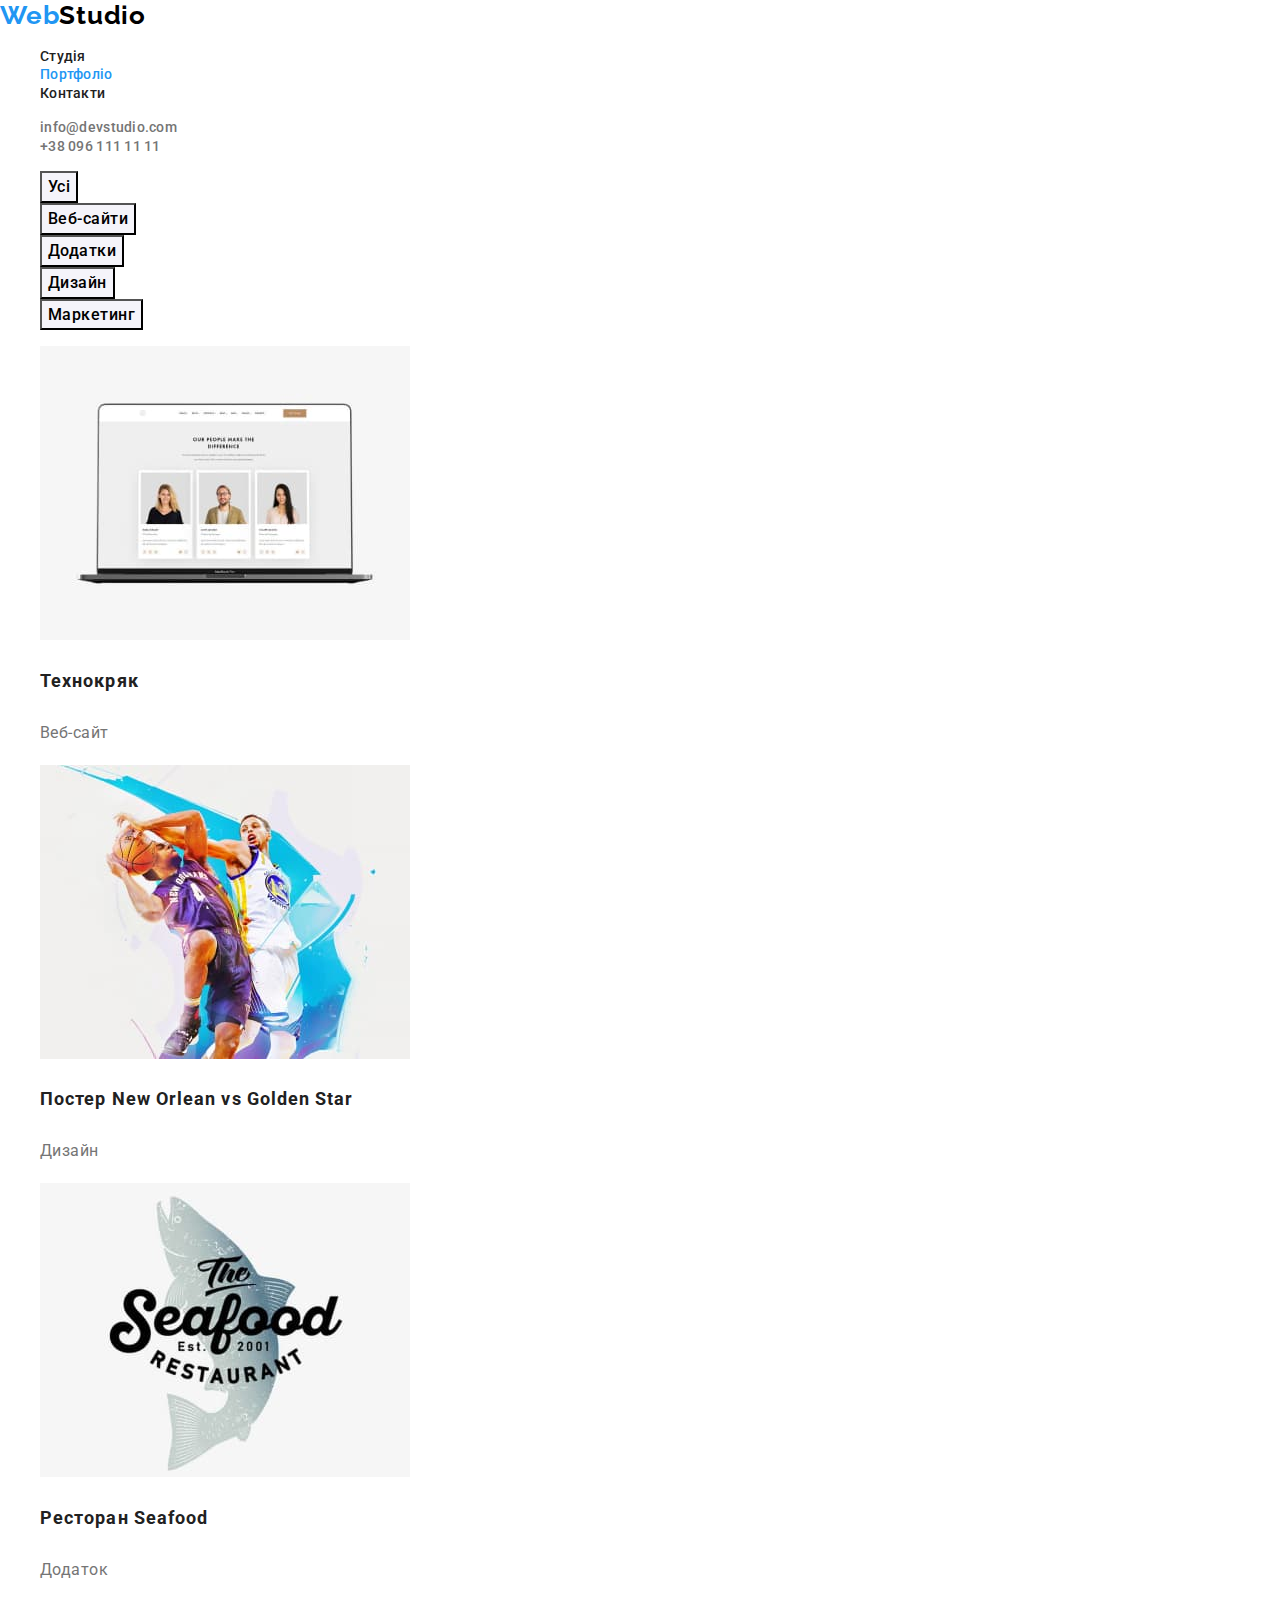
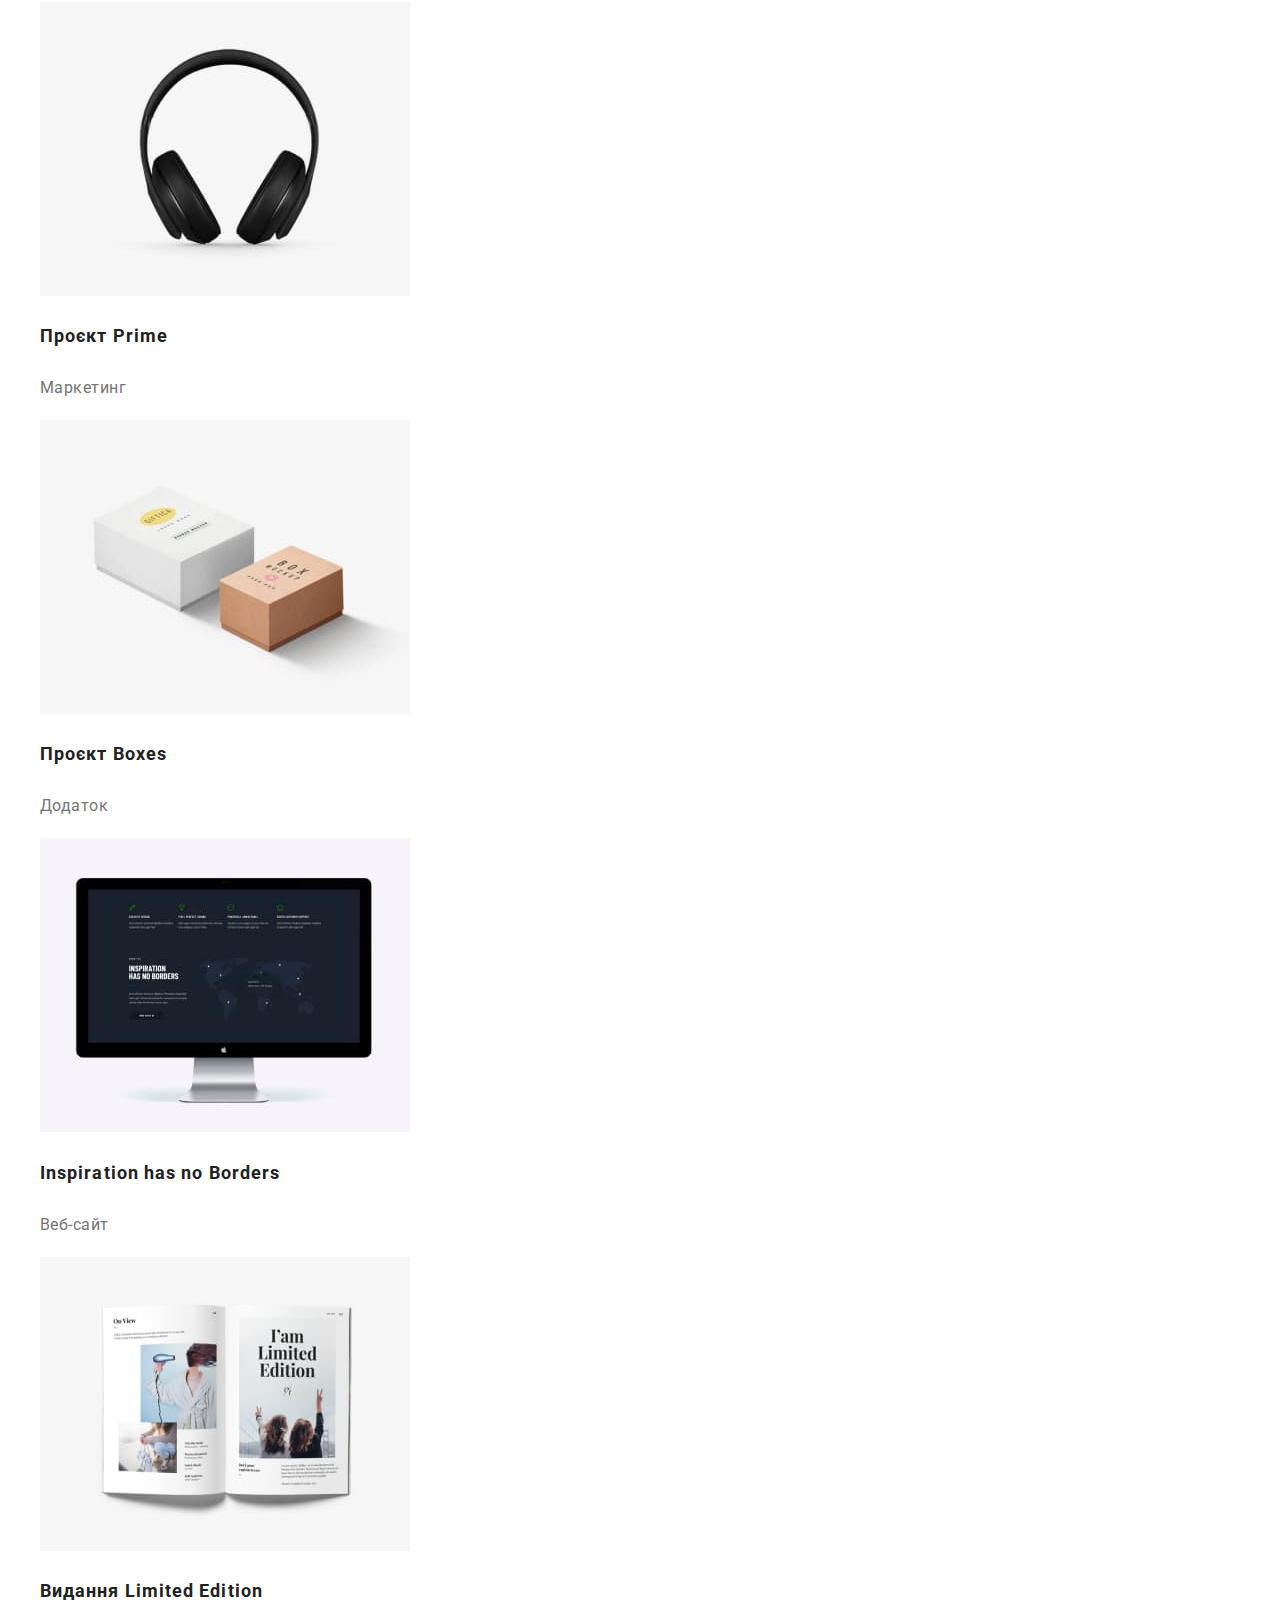
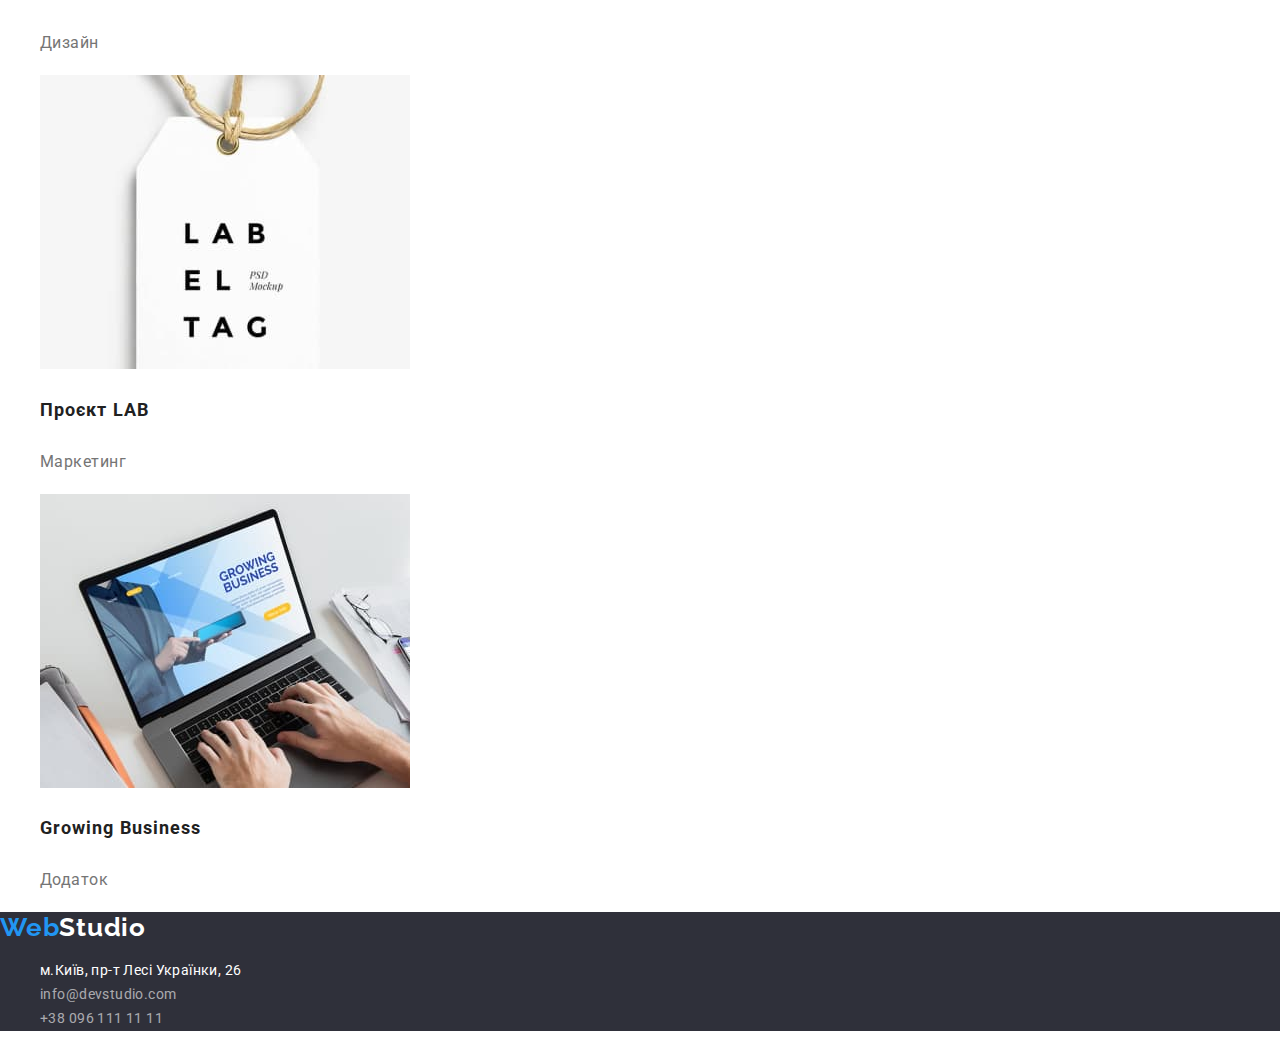
==== portfolio.html @ 5a25e3f9 "Копіювання сторінок" ====
<!DOCTYPE html>
<html lang="uk">
  <head>
    <meta charset="UTF-8" />
    <meta http-equiv="X-UA-Compatible" content="IE=edge" />
    <meta name="viewport" content="width=device-width, initial-scale=1.0" />
    <title>Portfolio</title>
    <link rel="preconnect" href="https://fonts.googleapis.com" />
    <link rel="preconnect" href="https://fonts.gstatic.com" crossorigin />
    <link
      href="https://fonts.googleapis.com/css2?family=Raleway:wght@700&family=Roboto:wght@400;500;700;900&display=swap"
      rel="stylesheet"
    />
    <link
      rel="stylesheet"
      href="https://cdnjs.cloudflare.com/ajax/libs/modern-normalize/1.1.0/modern-normalize.min.css"
    />
    <link rel="stylesheet" href="./css/styles.css" />
  </head>
  <body>
    <header class="page-header">
      <a class="logo emphasis" href="./index.html"
        ><span class="web">Web</span>Studio</a
      >
      <nav>
        <ul class="site-nav list">
          <li>
            <a class="link emphasis" href="./index.html">Студія</a>
          </li>
          <li>
            <a class="link emphasis current" href="./portfolio.html"
              >Портфоліо</a
            >
          </li>
          <li>
            <a class="link emphasis" href="#">Контакти</a>
          </li>
        </ul>
      </nav>
      <address>
        <ul class="list">
          <li>
            <a class="add emphasis" href="mailto:info@devstudio.com"
              >info@devstudio.com</a
            >
          </li>
          <li>
            <a class="add emphasis" href="tel:+380961111111"
              >+38 096 111 11 11</a
            >
          </li>
        </ul>
      </address>
    </header>
    <main>
      <section class="section">
        <h1 class="visually-hidden">Наші послуги</h1>
        <ul class="services list">
          <li><button type="button" class="btn">Усі</button></li>
          <li><button type="button" class="btn">Веб-сайти</button></li>
          <li><button type="button" class="btn">Додатки</button></li>
          <li><button type="button" class="btn">Дизайн</button></li>
          <li><button type="button" class="btn">Маркетинг</button></li>
        </ul>
        <ul class="models list">
          <li>
            <a href="#">
              <img
                src="./images/inform.jpg"
                alt="Інформація про людей"
                width="370"
              />
            </a>
            <h3 class="title">Технокряк</h3>
            <p class="text">Веб-сайт</p>
          </li>
          <li>
            <a href="#">
              <img
                src="./images/basketball.jpg"
                alt="Постер Новий New Orlean vs
              Golden Star"
                width="370"
              />
            </a>
            <h3 class="title">Постер New Orlean vs Golden Star</h3>
            <p class="text">Дизайн</p>
          </li>
          <li>
            <a href="#">
              <img
                src="./images/seafood.jpg"
                alt="Логотип ресторану Seafood"
                width="370"
              />
            </a>
            <h3 class="title">Ресторан Seafood</h3>
            <p class="text">Додаток</p>
          </li>
          <li>
            <a href="#">
              <img src="./images/headphones.jpg" alt="Навушники" width="370" />
            </a>
            <h3 class="title">Проєкт Prime</h3>
            <p class="text">Маркетинг</p>
          </li>
          <li>
            <a href="#">
              <img src="./images/box.jpg" alt="Картонні коробки" width="370" />
            </a>
            <h3 class="title">Проєкт Boxes</h3>
            <p class="text">Додаток</p>
          </li>
          <li>
            <a href="#">
              <img
                src="./images/screen.jpg"
                alt="Монітор компютера"
                width="370"
              />
            </a>
            <h3 class="title">Inspiration has no Borders</h3>
            <p class="text">Веб-сайт</p>
          </li>
          <li>
            <a href="#">
              <img src="./images/book.jpg" alt="Книжка" width="370" />
            </a>
            <h3 class="title">Видання Limited Edition</h3>
            <p class="text">Дизайн</p>
          </li>
          <li>
            <a href="#">
              <img src="./images/lab.jpg" alt="Бірка" width="370" />
            </a>
            <h3 class="title">Проєкт LAB</h3>
            <p class="text">Маркетинг</p>
          </li>
          <li>
            <a href="#">
              <img src="./images/laptop.jpg" alt="Ноутбук" width="370" />
            </a>
            <h3 class="title">Growing Business</h3>
            <p class="text">Додаток</p>
          </li>
        </ul>
      </section>
    </main>
    <footer class="info">
      <a class="logo emphasis" href="./index.html">
        <span class="f-web">Web</span><span class="f-studio">Studio</span></a
      >
      <address>
        <ul class="info list">
          <li>
            <a
              class="address emphasis"
              href="https://goo.gl/maps/CPtrU1FHBa2aNyZL9"
              target="_blank"
              rel="noopener noreferrer nofollow"
            >
              м.Київ, пр-т Лесі Українки, 26</a
            >
          </li>
          <li>
            <a class="contact emphasis" href="mailto:info@devstudio.com"
              >info@devstudio.com</a
            >
          </li>
          <li>
            <a class="contact emphasis" href="tel:+380961111111"
              >+38 096 111 11 11</a
            >
          </li>
        </ul>
      </address>
    </footer>
  </body>
</html>
---- css/styles.css ----
:root {
    --primary-text-color: #212121;
    --title-text-color: #000;
    --second-text-color: #757575;
    --accent-color: #2196f3;
    --second-bc: #2f303a;
    --white: #fff;
    --btn-bg-color: #f5f4fa;
    --btn-hero-color: #188ce8;
}

body {
    background-color: var(--white);
    color: var(--primary-text-color);
    font-family: Roboto, sans-serif;
}

.list {
    list-style: none;
}
.emphasis {
    text-decoration:none;
}

.visually-hidden {
    position: absolute;
      white-space: nowrap;
      width: 1px;
      height: 1px;
      overflow: hidden;
      border: 0;
      padding: 0;
      clip: rect(0 0 0 0);
      clip-path: inset(50%);
      margin: -1px;
  }

/* Header */

.web {
    color: var(--accent-color);
}

.logo {
    color: var(--title-text-color);
    font-family: Raleway, sans-serif;
    font-weight: 700;
    font-size: 26px;
    line-height: 1.19;
    letter-spacing: 0.03em;
}

.page-header .link {
    color: inherit;    
    font-weight: 500;
    font-size: 14px;
    line-height: 1.14;
    letter-spacing: 0.02em;
}

.page-header .link:hover,
.page-header .link:focus {
    color: var(--accent-color);
}

.site-nav .link.current {
    color: var(--accent-color);
}

.page-header .add {
    color: var(--second-text-color);
    font-style: normal;
    font-weight: 500;
    font-size: 14px;
    line-height: 1.14;
    letter-spacing: 0.02em;
    text-decoration: none;
}

.page-header .add:hover, 
.page-header .add:focus {
    color: var(--accent-color);
}

/* main */

.hero {
    background-color: var(--second-bc);
}
.hero-title {
    color: var(--white);
    font-weight: 900;
    font-size: 44px;
    line-height: 1.36;
    text-align: center;
    letter-spacing: 0.06em;
    text-transform: uppercase;
}

.hero .btn {
    background-color: var(--accent-color);
    color: var(--white);
    cursor: pointer;
    font-family: inherit;
    font-weight: 700;
    font-size: 16px;
    line-height: 1.88;
    display: flex;
    align-items: center;
    text-align: center;
    letter-spacing: 0.06em;
}

.hero .btn:hover,
.hero .btn:focus {
    background-color: var(--btn-hero-color);
}

.section-title {
    font-size: 36px;
    line-height: 1.17;
    text-align: center;
    letter-spacing: 0.03em;
}

.benefits .title {
    font-size: 14px;
    line-height: 1.14;
    letter-spacing: 0.03em;
    text-transform: uppercase;
}

.benefits .text {
    color: var(--second-text-color);
    font-size: 14px;
    line-height: 1.71;
    letter-spacing: 0.03em;
}

.bg-color {
    background-color: var(--btn-bg-color);
}

.team .title {
    font-weight: 500;
    font-size: 16px;
    line-height: 1.19;
    text-align: center;
    letter-spacing: 0.03em;
}

.team .text {
    color: var(--second-text-color);
    font-size: 16px;
    line-height: 1.88;
    text-align: center;
    letter-spacing: 0.03em;
}

.bg-text {
    background-color: var(--white);
}

/* footer */

.info {
    background-color: var(--second-bc);
}

.info .address {
    color: var(--white);
    font-style: normal;
    font-size: 14px;
    line-height: 1.71;
    letter-spacing: 0.03em;  
}

.info .contact {
    color: rgba(255, 255, 255, 0.6);
    font-style: normal;
    font-size: 14px;
    line-height: 1.71;
    letter-spacing: 0.03em;
}

.info .contact:hover,
.info .contact:focus {
    color: var(--accent-color);
}

.f-web{
    color: var(--accent-color);
}

.f-studio {
    color: var(--white);
}
/* portfolio */

.services .btn {
    background-color: var(--btn-bg-color);
    cursor: pointer;
    font-family: inherit;
    font-weight: 500;
    font-size: 16px;
    line-height: 1.62;
    text-align: center;
    letter-spacing: 0.03em;
}

.services .btn:hover, 
.services .btn:focus{
    background-color: var(--accent-color);
    color: var(--white);
}

.models .title {
    font-weight: 700;
    font-size: 18px;
    line-height: 2;
    letter-spacing: 0.06em;
}

.models .text {
    color: var(--second-text-color);
    font-size: 16px;
    line-height: 2;
    letter-spacing: 0.03em;
}
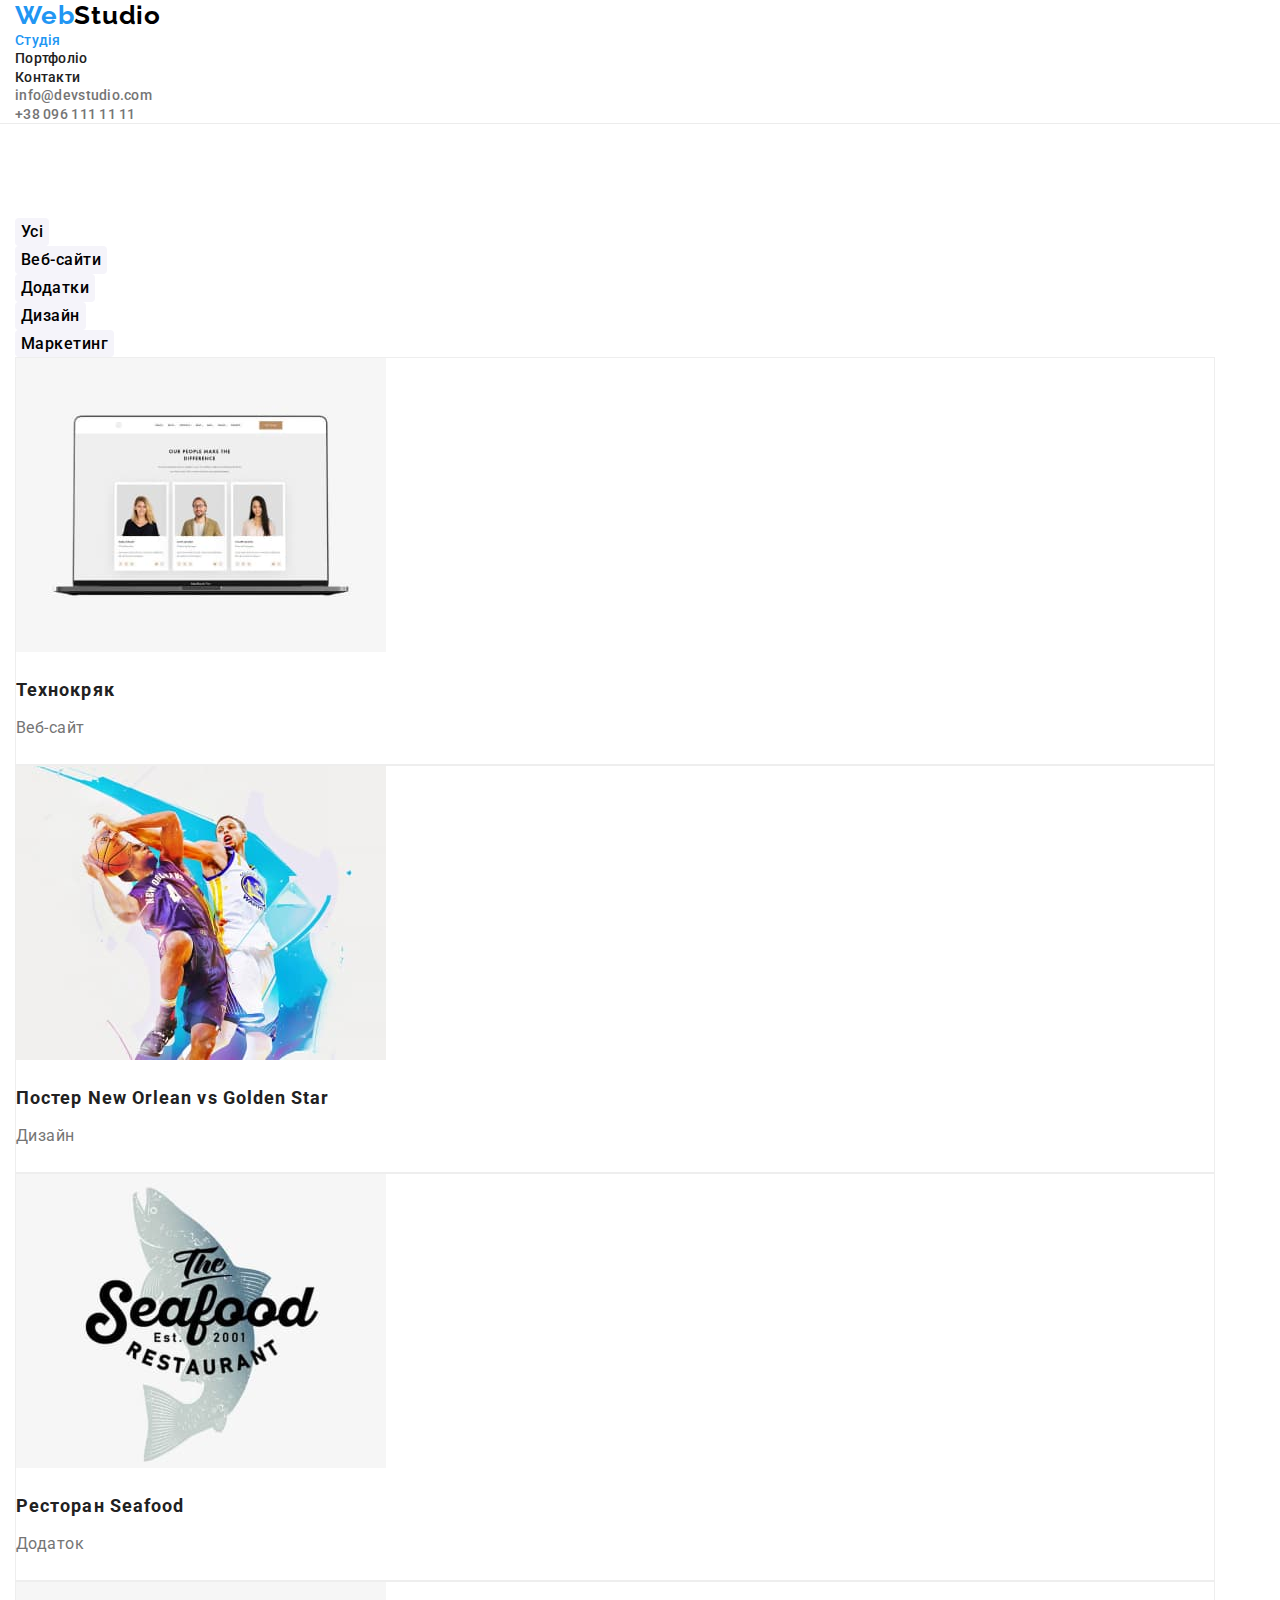
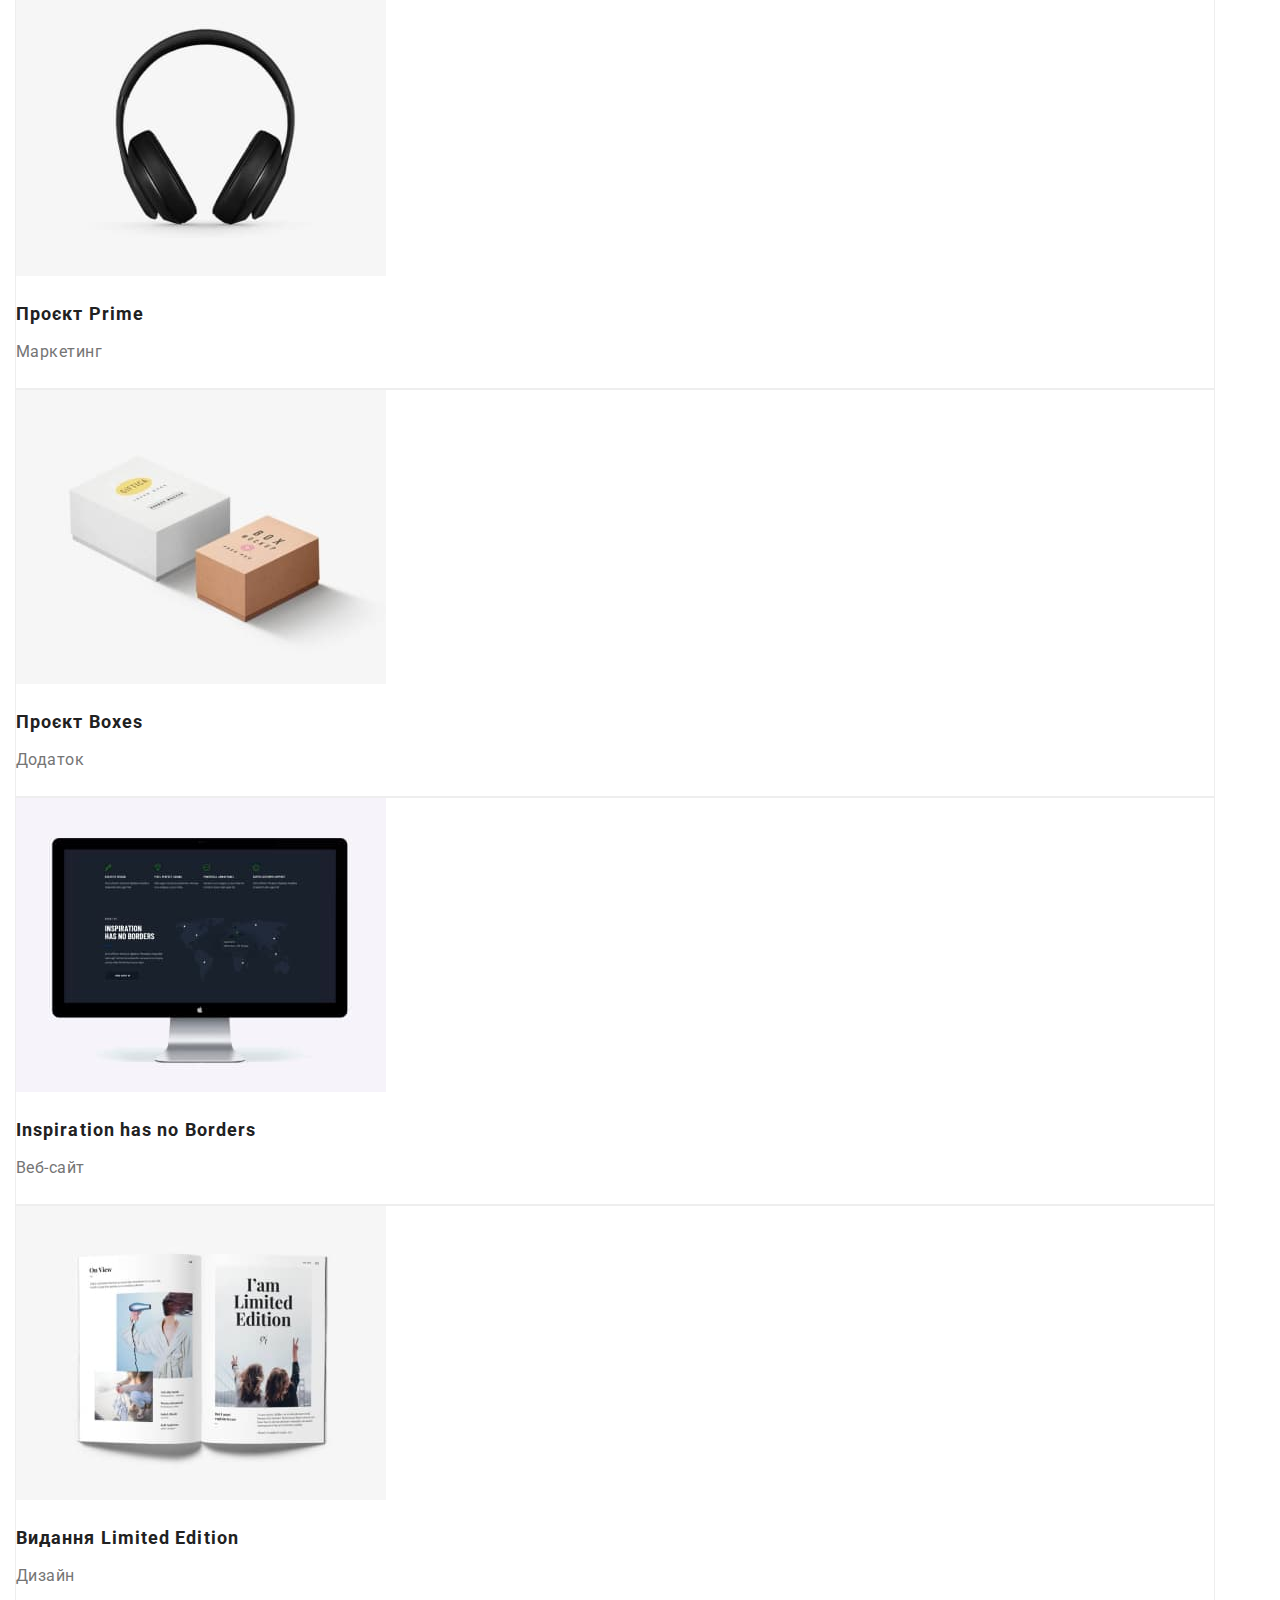
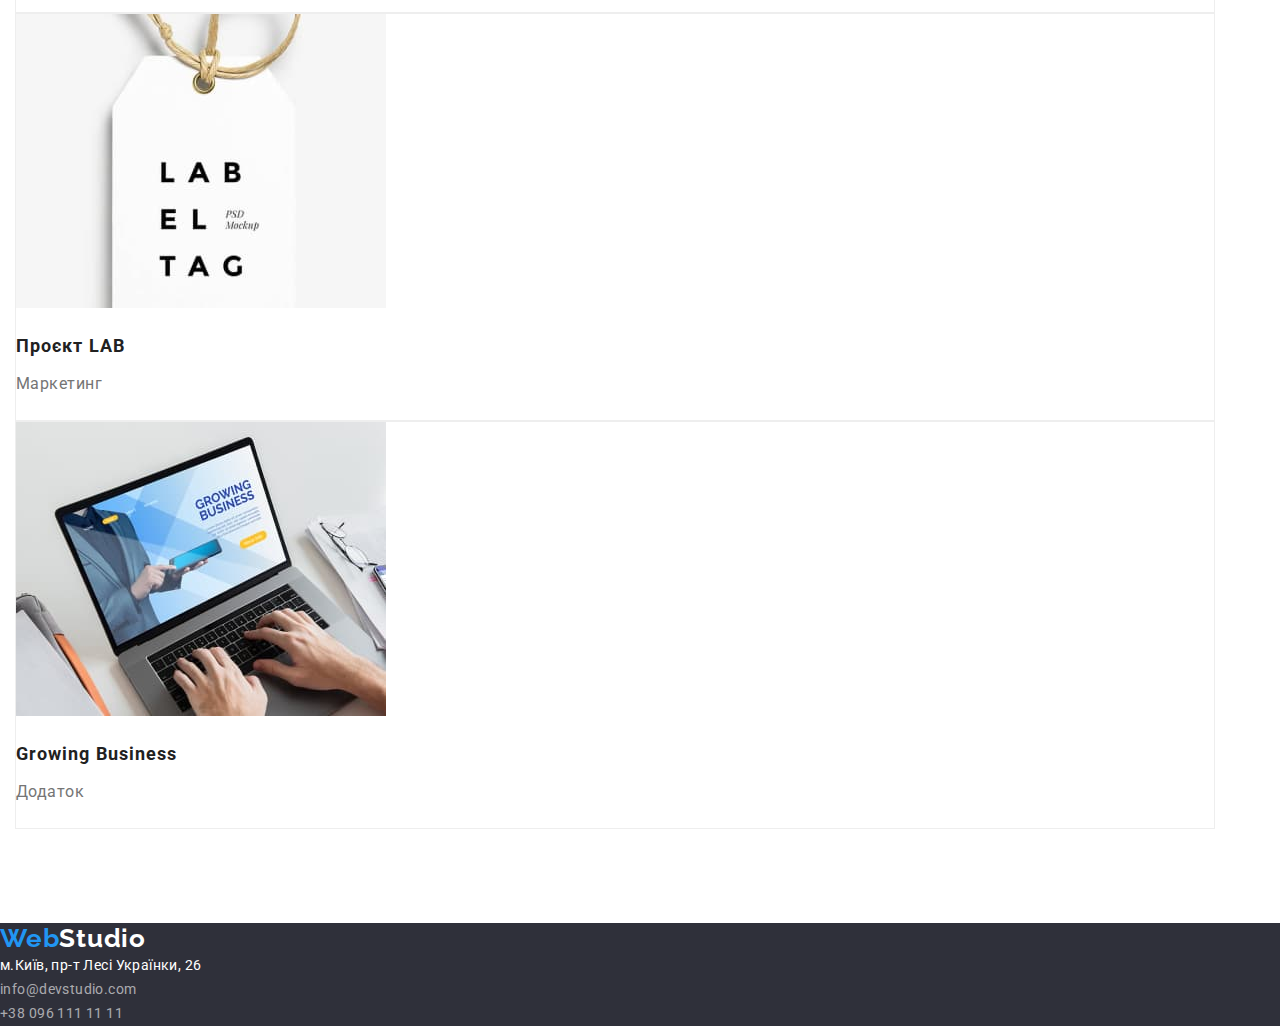
==== commit 303356cf: "first part of hw" ====
--- a/portfolio.html
+++ b/portfolio.html
@@ -19,25 +19,23 @@
   </head>
   <body>
     <header class="page-header">
-      <a class="logo emphasis" href="./index.html"
-        ><span class="web">Web</span>Studio</a
-      >
-      <nav>
-        <ul class="site-nav list">
-          <li>
-            <a class="link emphasis" href="./index.html">Студія</a>
-          </li>
-          <li>
-            <a class="link emphasis current" href="./portfolio.html"
-              >Портфоліо</a
-            >
-          </li>
-          <li>
-            <a class="link emphasis" href="#">Контакти</a>
-          </li>
-        </ul>
-      </nav>
-      <address>
+      <div class="container">
+        <a class="logo emphasis" href="./index.html"
+          ><span class="web">Web</span>Studio</a
+        >
+        <nav>
+          <ul class="site-nav list">
+            <li>
+              <a class="link emphasis current" href="./index.html">Студія</a>
+            </li>
+            <li>
+              <a class="link emphasis" href="./portfolio.html">Портфоліо</a>
+            </li>
+            <li>
+              <a class="link emphasis" href="#">Контакти</a>
+            </li>
+          </ul>
+        </nav>
         <ul class="list">
           <li>
             <a class="add emphasis" href="mailto:info@devstudio.com"
@@ -50,100 +48,128 @@
             >
           </li>
         </ul>
-      </address>
+      </div>
     </header>
     <main>
       <section class="section">
-        <h1 class="visually-hidden">Наші послуги</h1>
-        <ul class="services list">
-          <li><button type="button" class="btn">Усі</button></li>
-          <li><button type="button" class="btn">Веб-сайти</button></li>
-          <li><button type="button" class="btn">Додатки</button></li>
-          <li><button type="button" class="btn">Дизайн</button></li>
-          <li><button type="button" class="btn">Маркетинг</button></li>
-        </ul>
-        <ul class="models list">
-          <li>
-            <a href="#">
-              <img
-                src="./images/inform.jpg"
-                alt="Інформація про людей"
-                width="370"
-              />
-            </a>
-            <h3 class="title">Технокряк</h3>
-            <p class="text">Веб-сайт</p>
-          </li>
-          <li>
-            <a href="#">
-              <img
-                src="./images/basketball.jpg"
-                alt="Постер Новий New Orlean vs
+        <div class="container">
+          <h1 class="visually-hidden">Наші послуги</h1>
+          <ul class="services list">
+            <li><button type="button" class="btn">Усі</button></li>
+            <li><button type="button" class="btn">Веб-сайти</button></li>
+            <li><button type="button" class="btn">Додатки</button></li>
+            <li><button type="button" class="btn">Дизайн</button></li>
+            <li><button type="button" class="btn">Маркетинг</button></li>
+          </ul>
+          <ul class="models list">
+            <li>
+              <a href="#">
+                <img
+                  src="./images/inform.jpg"
+                  alt="Інформація про людей"
+                  width="370"
+                />
+              </a>
+              <div class="img-title">
+                <h3 class="title">Технокряк</h3>
+                <p class="text">Веб-сайт</p>
+              </div>
+            </li>
+            <li>
+              <a href="#">
+                <img
+                  src="./images/basketball.jpg"
+                  alt="Постер Новий New Orlean vs
               Golden Star"
-                width="370"
-              />
-            </a>
-            <h3 class="title">Постер New Orlean vs Golden Star</h3>
-            <p class="text">Дизайн</p>
-          </li>
-          <li>
-            <a href="#">
-              <img
-                src="./images/seafood.jpg"
-                alt="Логотип ресторану Seafood"
-                width="370"
-              />
-            </a>
-            <h3 class="title">Ресторан Seafood</h3>
-            <p class="text">Додаток</p>
-          </li>
-          <li>
-            <a href="#">
-              <img src="./images/headphones.jpg" alt="Навушники" width="370" />
-            </a>
-            <h3 class="title">Проєкт Prime</h3>
-            <p class="text">Маркетинг</p>
-          </li>
-          <li>
-            <a href="#">
-              <img src="./images/box.jpg" alt="Картонні коробки" width="370" />
-            </a>
-            <h3 class="title">Проєкт Boxes</h3>
-            <p class="text">Додаток</p>
-          </li>
-          <li>
-            <a href="#">
-              <img
-                src="./images/screen.jpg"
-                alt="Монітор компютера"
-                width="370"
-              />
-            </a>
-            <h3 class="title">Inspiration has no Borders</h3>
-            <p class="text">Веб-сайт</p>
-          </li>
-          <li>
-            <a href="#">
-              <img src="./images/book.jpg" alt="Книжка" width="370" />
-            </a>
-            <h3 class="title">Видання Limited Edition</h3>
-            <p class="text">Дизайн</p>
-          </li>
-          <li>
-            <a href="#">
-              <img src="./images/lab.jpg" alt="Бірка" width="370" />
-            </a>
-            <h3 class="title">Проєкт LAB</h3>
-            <p class="text">Маркетинг</p>
-          </li>
-          <li>
-            <a href="#">
-              <img src="./images/laptop.jpg" alt="Ноутбук" width="370" />
-            </a>
-            <h3 class="title">Growing Business</h3>
-            <p class="text">Додаток</p>
-          </li>
-        </ul>
+                  width="370"
+                />
+              </a>
+              <div class="img-title">
+                <h3 class="title">Постер New Orlean vs Golden Star</h3>
+                <p class="text">Дизайн</p>
+              </div>
+            </li>
+            <li>
+              <a href="#">
+                <img
+                  src="./images/seafood.jpg"
+                  alt="Логотип ресторану Seafood"
+                  width="370"
+                />
+              </a>
+              <div class="img-title">
+                <h3 class="title">Ресторан Seafood</h3>
+                <p class="text">Додаток</p>
+              </div>
+            </li>
+            <li>
+              <a href="#">
+                <img
+                  src="./images/headphones.jpg"
+                  alt="Навушники"
+                  width="370"
+                />
+              </a>
+              <div class="img-title">
+                <h3 class="title">Проєкт Prime</h3>
+                <p class="text">Маркетинг</p>
+              </div>
+            </li>
+            <li>
+              <a href="#">
+                <img
+                  src="./images/box.jpg"
+                  alt="Картонні коробки"
+                  width="370"
+                />
+              </a>
+              <div class="img-title">
+                <h3 class="title">Проєкт Boxes</h3>
+                <p class="text">Додаток</p>
+              </div>
+            </li>
+            <li>
+              <a href="#">
+                <img
+                  src="./images/screen.jpg"
+                  alt="Монітор компютера"
+                  width="370"
+                />
+              </a>
+              <div class="img-title">
+                <h3 class="title">Inspiration has no Borders</h3>
+                <p class="text">Веб-сайт</p>
+              </div>
+            </li>
+            <li>
+              <a href="#">
+                <img src="./images/book.jpg" alt="Книжка" width="370" />
+              </a>
+              <div class="img-title">
+                <h3 class="title">Видання Limited Edition</h3>
+                <p class="text">Дизайн</p>
+              </div>
+            </li>
+            <li>
+              <a href="#">
+                <img src="./images/lab.jpg" alt="Бірка" width="370" />
+              </a>
+              <div class="img-title">
+                <h3 class="title">Проєкт LAB</h3>
+                <p class="text">Маркетинг</p>
+              </div>
+            </li>
+            <li>
+              <a href="#">
+                <img src="./images/laptop.jpg" alt="Ноутбук" width="370" />
+              </a>
+              <div class="img-title">
+                <h3 class="title">Growing Business</h3>
+                <p class="text">Додаток</p>
+              </div>
+            </li>
+          </ul>
+        </div>
       </section>
     </main>
     <footer class="info">
--- a/css/styles.css
+++ b/css/styles.css
@@ -1,229 +1,289 @@
 :root {
-    --primary-text-color: #212121;
-    --title-text-color: #000;
-    --second-text-color: #757575;
-    --accent-color: #2196f3;
-    --second-bc: #2f303a;
-    --white: #fff;
-    --btn-bg-color: #f5f4fa;
-    --btn-hero-color: #188ce8;
+  --primary-text-color: #212121;
+  --title-text-color: #000;
+  --second-text-color: #757575;
+  --accent-color: #2196f3;
+  --first-bc: #f5f5f5;
+  --second-bc: #2f303a;
+  --white: #fff;
+  --btn-bg-color: #f5f4fa;
+  --btn-hero-color: #188ce8;
 }
 
 body {
-    background-color: var(--white);
-    color: var(--primary-text-color);
-    font-family: Roboto, sans-serif;
+  background-color: var(--white);
+  color: var(--primary-text-color);
+  font-family: Roboto, sans-serif;
 }
 
 .list {
-    list-style: none;
+  list-style: none;
+  padding: 0;
+  margin: 0;
 }
 .emphasis {
-    text-decoration:none;
+  text-decoration: none;
 }
 
 .visually-hidden {
-    position: absolute;
-      white-space: nowrap;
-      width: 1px;
-      height: 1px;
-      overflow: hidden;
-      border: 0;
-      padding: 0;
-      clip: rect(0 0 0 0);
-      clip-path: inset(50%);
-      margin: -1px;
-  }
-
+  position: absolute;
+  white-space: nowrap;
+  width: 1px;
+  height: 1px;
+  overflow: hidden;
+  border: 0;
+  padding: 0;
+  clip: rect(0 0 0 0);
+  clip-path: inset(50%);
+  margin: -1px;
+}
+
+img {
+  display: block;
+  max-width: 100%;
+  height: auto;
+}
 /* Header */
 
+.container {
+  width: 1230px;
+  padding: 0 15px;
+}
+
+.page-header {
+  border-bottom: 1px solid #ececec;
+}
+
 .web {
-    color: var(--accent-color);
+  color: var(--accent-color);
 }
 
 .logo {
-    color: var(--title-text-color);
-    font-family: Raleway, sans-serif;
-    font-weight: 700;
-    font-size: 26px;
-    line-height: 1.19;
-    letter-spacing: 0.03em;
+  color: var(--title-text-color);
+  font-family: Raleway, sans-serif;
+  font-weight: 700;
+  font-size: 26px;
+  line-height: 1.19;
+  letter-spacing: 0.03em;
 }
 
 .page-header .link {
-    color: inherit;    
-    font-weight: 500;
-    font-size: 14px;
-    line-height: 1.14;
-    letter-spacing: 0.02em;
+  color: inherit;
+  font-weight: 500;
+  font-size: 14px;
+  line-height: 1.14;
+  letter-spacing: 0.02em;
 }
 
 .page-header .link:hover,
 .page-header .link:focus {
-    color: var(--accent-color);
+  color: var(--accent-color);
 }
 
 .site-nav .link.current {
-    color: var(--accent-color);
+  color: var(--accent-color);
 }
 
 .page-header .add {
-    color: var(--second-text-color);
-    font-style: normal;
-    font-weight: 500;
-    font-size: 14px;
-    line-height: 1.14;
-    letter-spacing: 0.02em;
-    text-decoration: none;
-}
-
-.page-header .add:hover, 
+  color: var(--second-text-color);
+  font-style: normal;
+  font-weight: 500;
+  font-size: 14px;
+  line-height: 1.14;
+  letter-spacing: 0.02em;
+  text-decoration: none;
+}
+
+.page-header .add:hover,
 .page-header .add:focus {
-    color: var(--accent-color);
+  color: var(--accent-color);
 }
 
 /* main */
 
 .hero {
-    background-color: var(--second-bc);
-}
+  padding-top: 200px;
+  padding-bottom: 200px;
+  background-color: var(--second-bc);
+  margin-bottom: 0px;
+}
+
 .hero-title {
-    color: var(--white);
-    font-weight: 900;
-    font-size: 44px;
-    line-height: 1.36;
-    text-align: center;
-    letter-spacing: 0.06em;
-    text-transform: uppercase;
+  margin-top: 0;
+  margin-bottom: 30px;
+  color: var(--white);
+  font-weight: 900;
+  font-size: 44px;
+  line-height: 1.36;
+  text-align: center;
+  letter-spacing: 0.06em;
+  text-transform: uppercase;
+  max-width: 696px;
 }
 
 .hero .btn {
-    background-color: var(--accent-color);
-    color: var(--white);
-    cursor: pointer;
-    font-family: inherit;
-    font-weight: 700;
-    font-size: 16px;
-    line-height: 1.88;
-    display: flex;
-    align-items: center;
-    text-align: center;
-    letter-spacing: 0.06em;
+  display: inline-block;
+  background-color: var(--accent-color);
+  box-shadow: 0px 4px 4px rgba(0, 0, 0, 0.15);
+  color: var(--white);
+  border-radius: 4px;
+  border: transparent;
+  padding: 10px 38px;
+  min-width: 216px;
+  cursor: pointer;
+  font-family: inherit;
+  font-weight: 700;
+  font-size: 16px;
+  line-height: 1.88;
+  display: flex;
+  align-items: center;
+  text-align: center;
+  letter-spacing: 0.06em;
 }
 
 .hero .btn:hover,
 .hero .btn:focus {
-    background-color: var(--btn-hero-color);
+  background-color: var(--btn-hero-color);
+}
+
+.section {
+  padding-top: 94px;
+  padding-bottom: 94px;
 }
 
 .section-title {
-    font-size: 36px;
-    line-height: 1.17;
-    text-align: center;
-    letter-spacing: 0.03em;
+  margin-top: 0;
+  margin-bottom: 50px;
+  font-size: 36px;
+  line-height: 1.17;
+  text-align: center;
+  letter-spacing: 0.03em;
 }
 
 .benefits .title {
-    font-size: 14px;
-    line-height: 1.14;
-    letter-spacing: 0.03em;
-    text-transform: uppercase;
+  margin-top: 0;
+  margin-bottom: 10px;
+  font-size: 14px;
+  line-height: 1.14;
+  letter-spacing: 0.03em;
+  text-transform: uppercase;
 }
 
 .benefits .text {
-    color: var(--second-text-color);
-    font-size: 14px;
-    line-height: 1.71;
-    letter-spacing: 0.03em;
+  margin-top: 0;
+  margin-bottom: 0;
+  color: var(--second-text-color);
+  font-size: 14px;
+  line-height: 1.71;
+  letter-spacing: 0.03em;
 }
 
 .bg-color {
-    background-color: var(--btn-bg-color);
+  background-color: var(--btn-bg-color);
 }
 
 .team .title {
-    font-weight: 500;
-    font-size: 16px;
-    line-height: 1.19;
-    text-align: center;
-    letter-spacing: 0.03em;
+  margin-top: 0;
+  margin-bottom: 10px;
+  font-weight: 500;
+  font-size: 16px;
+  line-height: 1.19;
+  text-align: center;
+  letter-spacing: 0.03em;
 }
 
 .team .text {
-    color: var(--second-text-color);
-    font-size: 16px;
-    line-height: 1.88;
-    text-align: center;
-    letter-spacing: 0.03em;
-}
-
-.bg-text {
-    background-color: var(--white);
+  margin-top: 0;
+  margin-bottom: 0;
+  color: var(--second-text-color);
+  font-size: 16px;
+  line-height: 1.88;
+  text-align: center;
+  letter-spacing: 0.03em;
+}
+
+.info-team {
+  padding: 30px 0;
+  background-color: var(--white);
 }
 
 /* footer */
 
 .info {
-    background-color: var(--second-bc);
+  background-color: var(--second-bc);
 }
 
 .info .address {
-    color: var(--white);
-    font-style: normal;
-    font-size: 14px;
-    line-height: 1.71;
-    letter-spacing: 0.03em;  
+  color: var(--white);
+  font-style: normal;
+  font-size: 14px;
+  line-height: 1.71;
+  letter-spacing: 0.03em;
 }
 
 .info .contact {
-    color: rgba(255, 255, 255, 0.6);
-    font-style: normal;
-    font-size: 14px;
-    line-height: 1.71;
-    letter-spacing: 0.03em;
+  color: rgba(255, 255, 255, 0.6);
+  font-style: normal;
+  font-size: 14px;
+  line-height: 1.71;
+  letter-spacing: 0.03em;
 }
 
 .info .contact:hover,
 .info .contact:focus {
-    color: var(--accent-color);
-}
-
-.f-web{
-    color: var(--accent-color);
+  color: var(--accent-color);
+}
+
+.f-web {
+  color: var(--accent-color);
 }
 
 .f-studio {
-    color: var(--white);
+  color: var(--white);
 }
 /* portfolio */
 
 .services .btn {
-    background-color: var(--btn-bg-color);
-    cursor: pointer;
-    font-family: inherit;
-    font-weight: 500;
-    font-size: 16px;
-    line-height: 1.62;
-    text-align: center;
-    letter-spacing: 0.03em;
-}
-
-.services .btn:hover, 
-.services .btn:focus{
-    background-color: var(--accent-color);
-    color: var(--white);
+  background-color: var(--btn-bg-color);
+  cursor: pointer;
+  font-family: inherit;
+  font-weight: 500;
+  font-size: 16px;
+  line-height: 1.62;
+  text-align: center;
+  letter-spacing: 0.03em;
+  border-radius: 4px;
+  border: transparent;
+}
+
+.services .btn:hover,
+.services .btn:focus {
+  background-color: var(--accent-color);
+  color: var(--white);
 }
 
 .models .title {
-    font-weight: 700;
-    font-size: 18px;
-    line-height: 2;
-    letter-spacing: 0.06em;
+  margin-top: 0;
+  margin-bottom: 4px;
+  font-weight: 700;
+  font-size: 18px;
+  line-height: 2;
+  letter-spacing: 0.06em;
 }
 
 .models .text {
-    color: var(--second-text-color);
-    font-size: 16px;
-    line-height: 2;
-    letter-spacing: 0.03em;
-}+  margin-top: 0;
+  margin-bottom: 0;
+  color: var(--second-text-color);
+  font-size: 16px;
+  line-height: 2;
+  letter-spacing: 0.03em;
+}
+
+.img-title {
+  padding: 20px 0;
+}
+
+.models > li {
+  border: 1px solid #eee;
+}
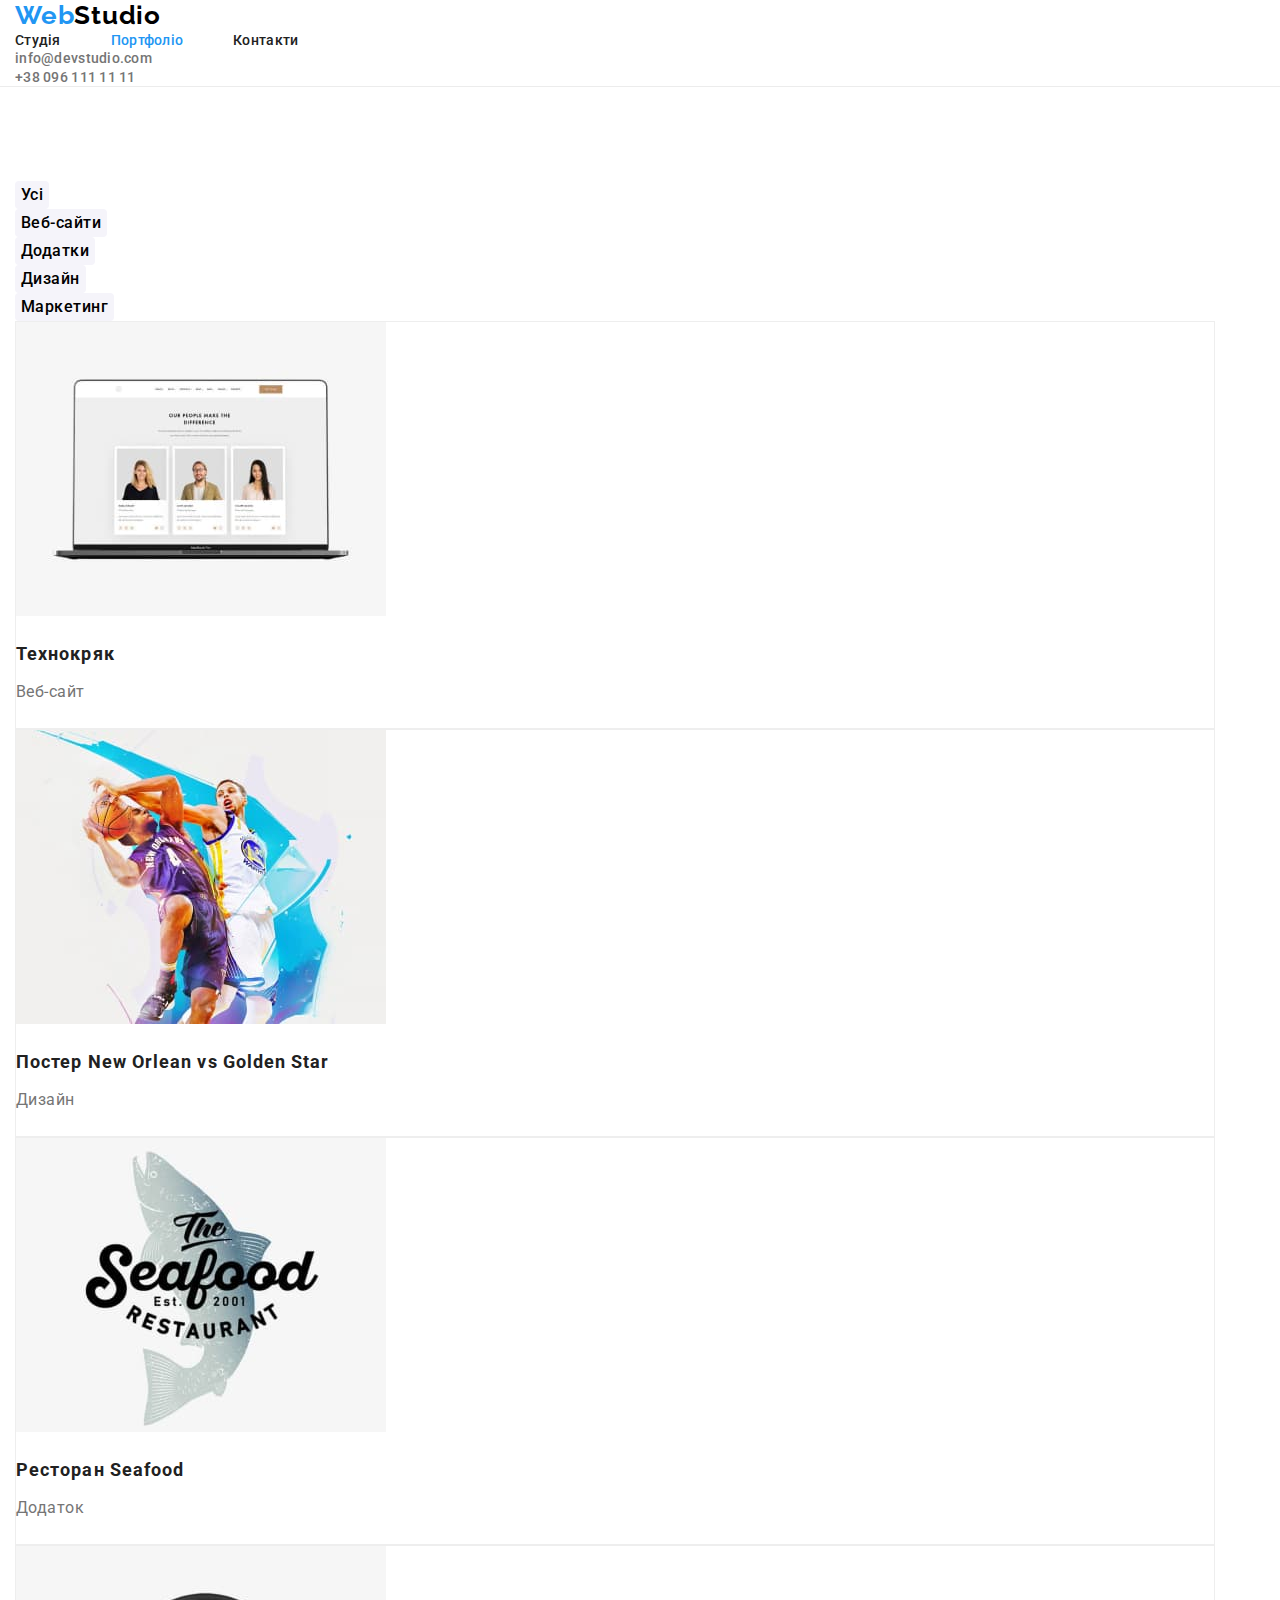
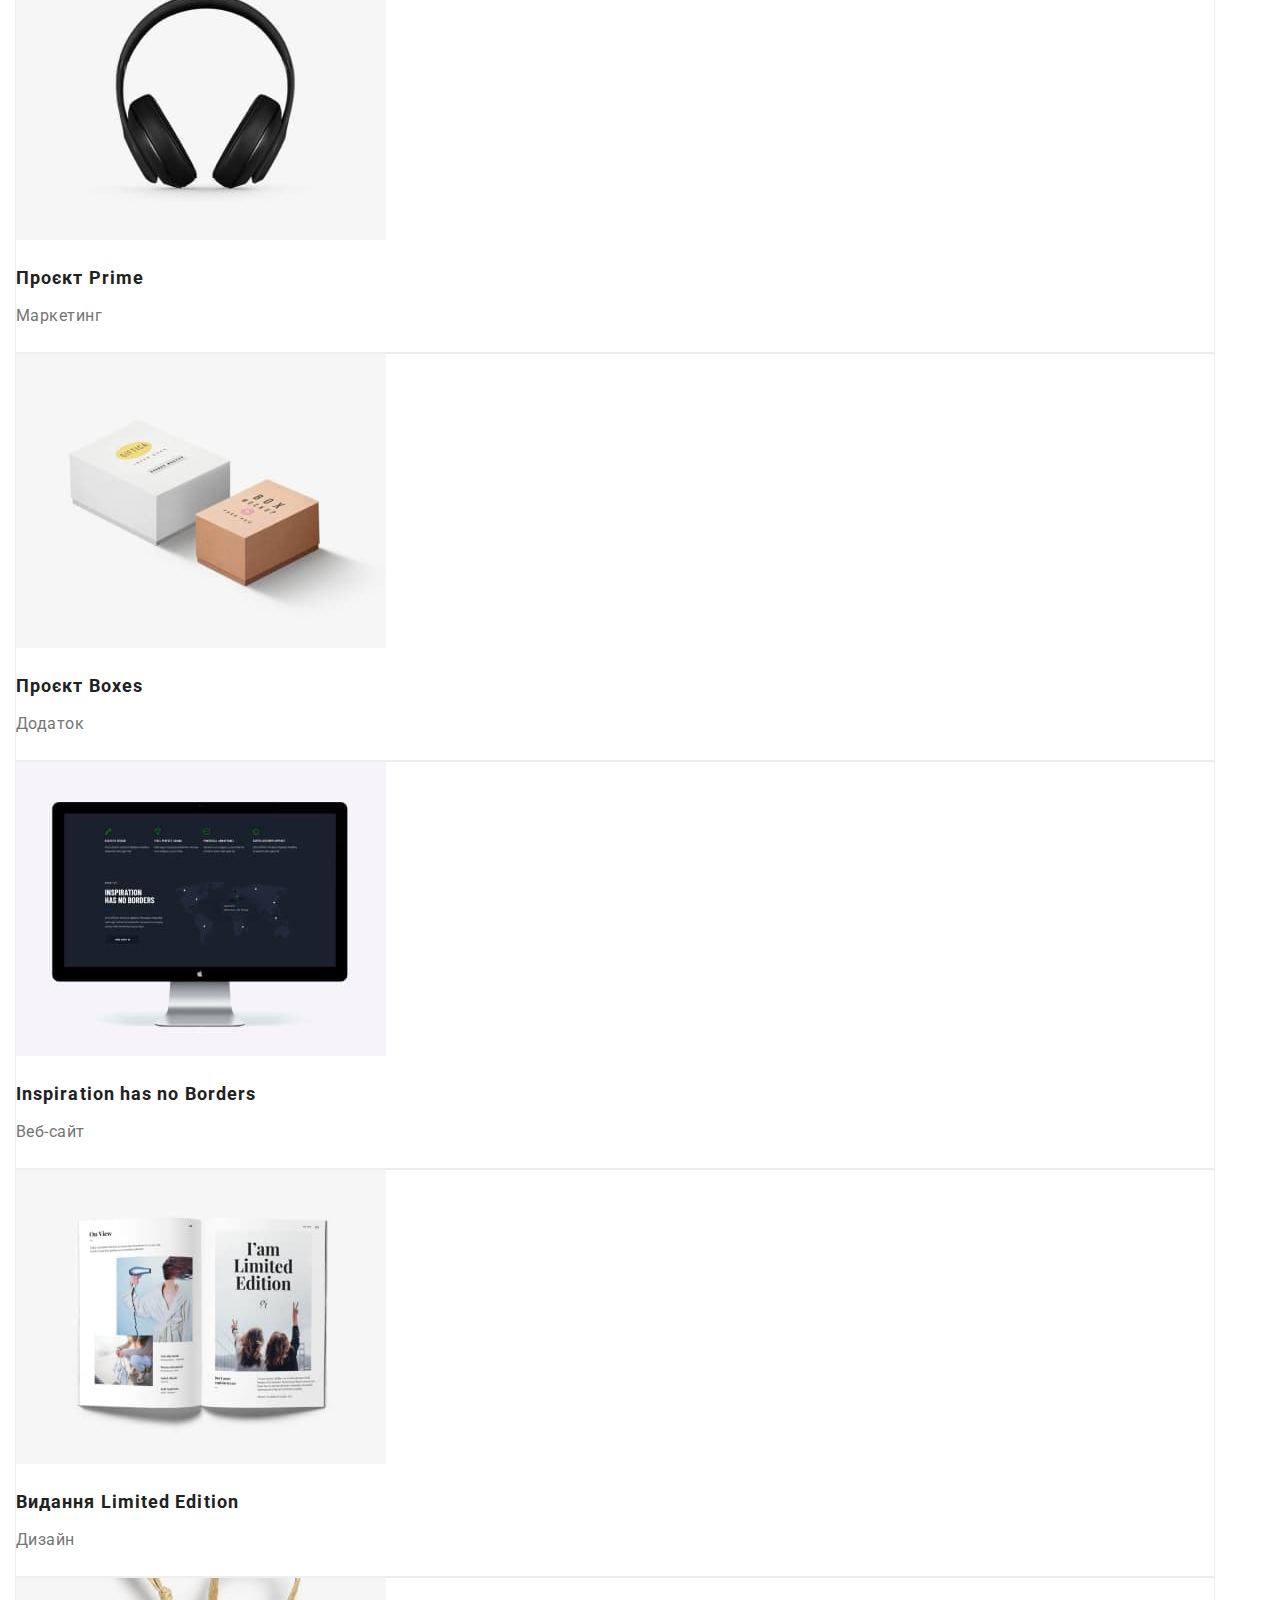
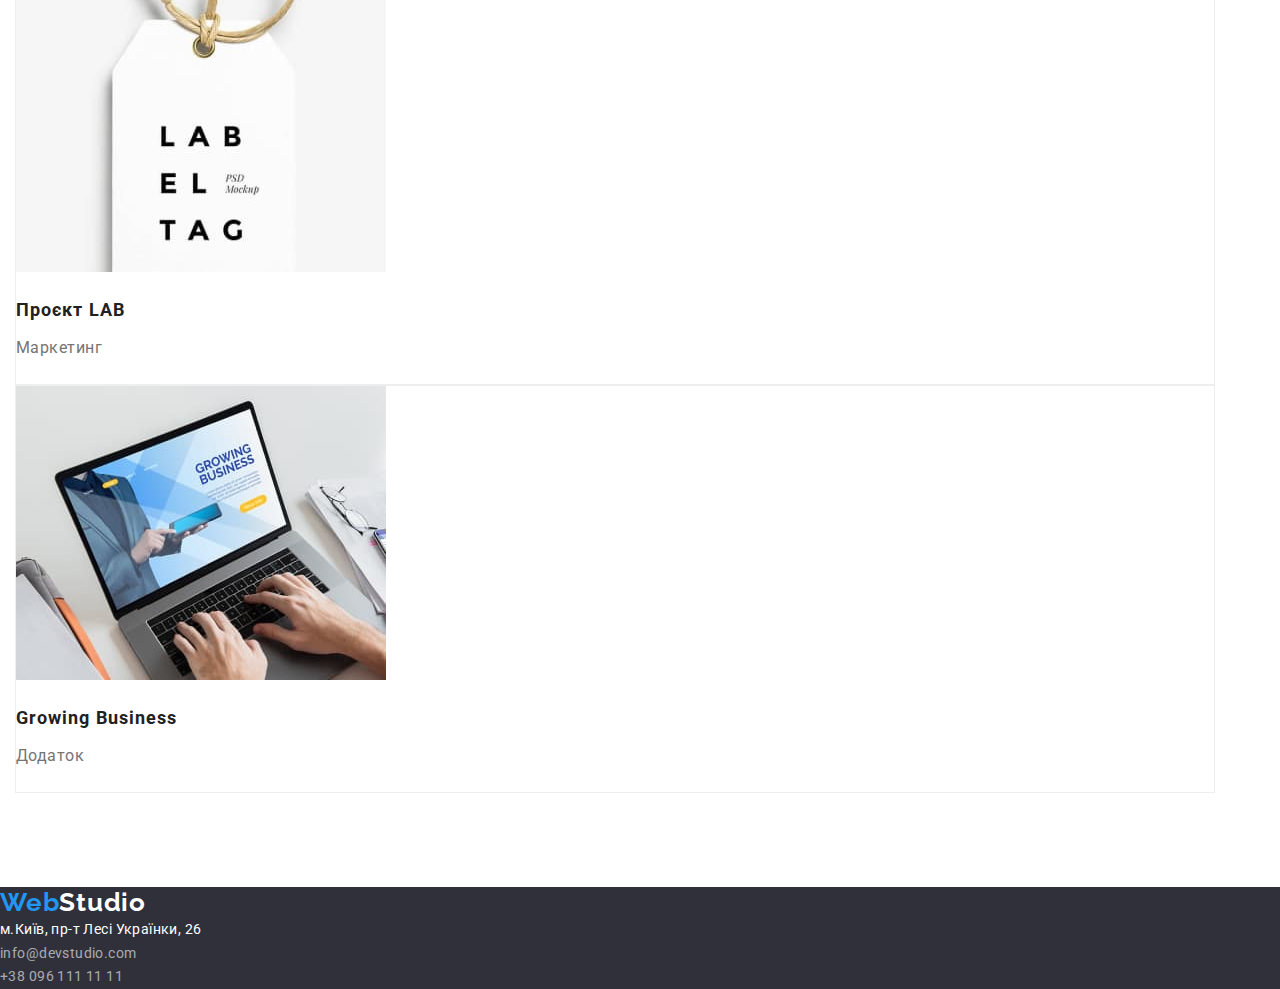
==== commit 98b241fd: "flex start" ====
--- a/portfolio.html
+++ b/portfolio.html
@@ -25,13 +25,15 @@
         >
         <nav>
           <ul class="site-nav list">
-            <li>
-              <a class="link emphasis current" href="./index.html">Студія</a>
-            </li>
-            <li>
-              <a class="link emphasis" href="./portfolio.html">Портфоліо</a>
-            </li>
-            <li>
+            <li class="item">
+              <a class="link emphasis" href="./index.html">Студія</a>
+            </li>
+            <li class="item">
+              <a class="link emphasis current" href="./portfolio.html"
+                >Портфоліо</a
+              >
+            </li>
+            <li class="item">
               <a class="link emphasis" href="#">Контакти</a>
             </li>
           </ul>
--- a/css/styles.css
+++ b/css/styles.css
@@ -43,12 +43,12 @@
   max-width: 100%;
   height: auto;
 }
-/* Header */
 
 .container {
   width: 1230px;
   padding: 0 15px;
 }
+/* Header */
 
 .page-header {
   border-bottom: 1px solid #ececec;
@@ -59,6 +59,7 @@
 }
 
 .logo {
+  margin-right: 93px;
   color: var(--title-text-color);
   font-family: Raleway, sans-serif;
   font-weight: 700;
@@ -67,6 +68,20 @@
   letter-spacing: 0.03em;
 }
 
+.main-nav {
+  display: flex;
+  align-items: center;
+}
+
+.site-nav {
+  display: flex;
+  /* margin-left: 93px; */
+}
+
+.site-nav .item:not(:last-child) {
+  margin-right: 50px;
+}
+
 .page-header .link {
   color: inherit;
   font-weight: 500;
@@ -97,6 +112,15 @@
 .page-header .add:hover,
 .page-header .add:focus {
   color: var(--accent-color);
+}
+
+.tel-mail {
+  display: flex;
+  margin-left: auto;
+}
+
+.tel-mail .item + .item {
+  margin-left: 50px;
 }
 
 /* main */
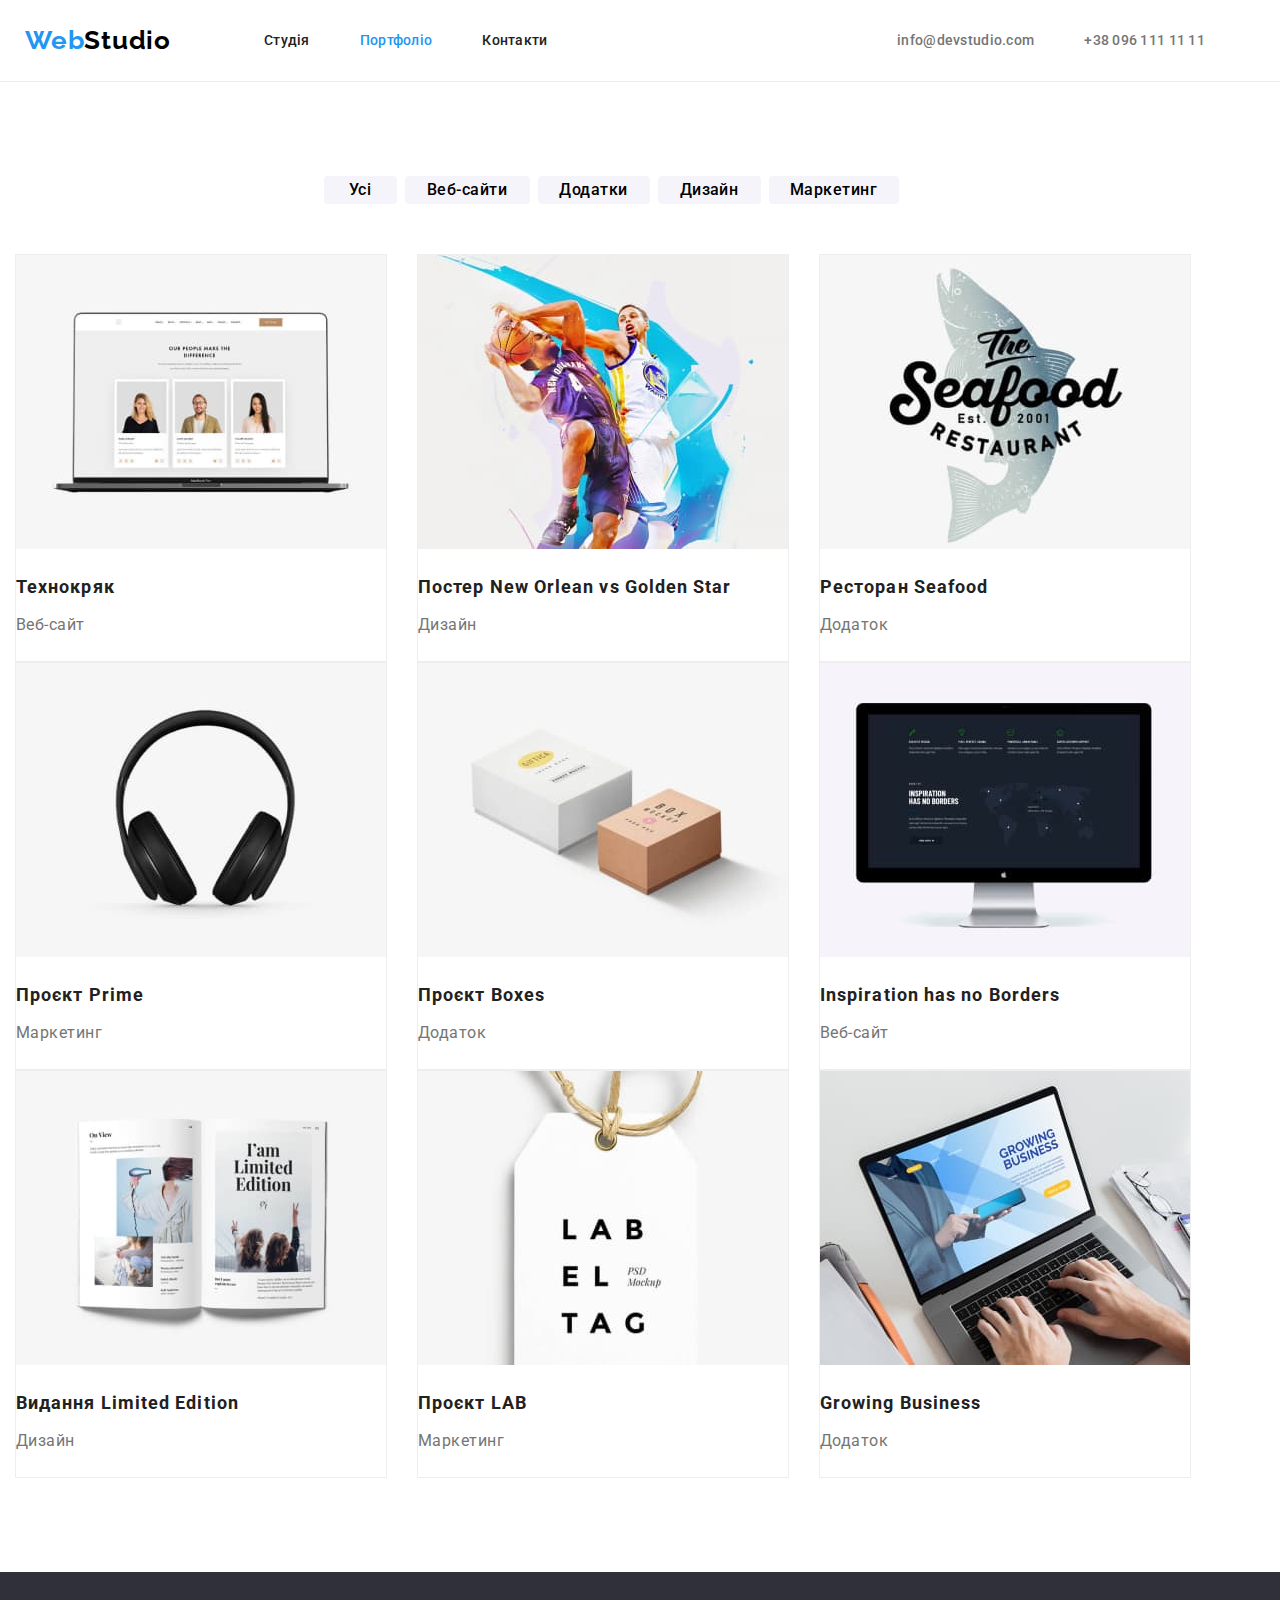
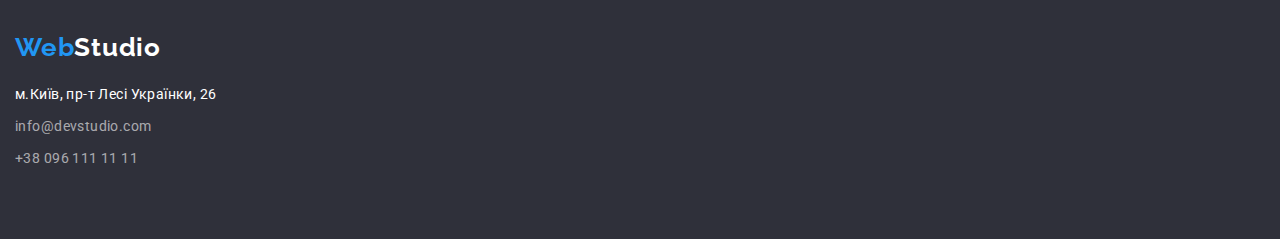
==== commit 1c25142b: "work with flex" ====
--- a/portfolio.html
+++ b/portfolio.html
@@ -19,7 +19,7 @@
   </head>
   <body>
     <header class="page-header">
-      <div class="container">
+      <div class="container main-nav">
         <a class="logo emphasis" href="./index.html"
           ><span class="web">Web</span>Studio</a
         >
@@ -38,13 +38,13 @@
             </li>
           </ul>
         </nav>
-        <ul class="list">
-          <li>
+        <ul class="tel-mail list">
+          <li class="item">
             <a class="add emphasis" href="mailto:info@devstudio.com"
               >info@devstudio.com</a
             >
           </li>
-          <li>
+          <li class="item">
             <a class="add emphasis" href="tel:+380961111111"
               >+38 096 111 11 11</a
             >
@@ -56,15 +56,21 @@
       <section class="section">
         <div class="container">
           <h1 class="visually-hidden">Наші послуги</h1>
-          <ul class="services list">
-            <li><button type="button" class="btn">Усі</button></li>
-            <li><button type="button" class="btn">Веб-сайти</button></li>
-            <li><button type="button" class="btn">Додатки</button></li>
-            <li><button type="button" class="btn">Дизайн</button></li>
-            <li><button type="button" class="btn">Маркетинг</button></li>
+          <ul class="services services-button list">
+            <li><button type="button" class="btn btn1-size">Усі</button></li>
+            <li>
+              <button type="button" class="btn btn2-size">Веб-сайти</button>
+            </li>
+            <li>
+              <button type="button" class="btn btn3-size">Додатки</button>
+            </li>
+            <li><button type="button" class="btn btn4-size">Дизайн</button></li>
+            <li>
+              <button type="button" class="btn btn5-size">Маркетинг</button>
+            </li>
           </ul>
           <ul class="models list">
-            <li>
+            <li class="item">
               <a href="#">
                 <img
                   src="./images/inform.jpg"
@@ -77,7 +83,8 @@
                 <p class="text">Веб-сайт</p>
               </div>
             </li>
-            <li>
+
+            <li class="item">
               <a href="#">
                 <img
                   src="./images/basketball.jpg"
@@ -91,7 +98,8 @@
                 <p class="text">Дизайн</p>
               </div>
             </li>
-            <li>
+
+            <li class="item">
               <a href="#">
                 <img
                   src="./images/seafood.jpg"
@@ -104,7 +112,8 @@
                 <p class="text">Додаток</p>
               </div>
             </li>
-            <li>
+
+            <li class="item">
               <a href="#">
                 <img
                   src="./images/headphones.jpg"
@@ -117,7 +126,8 @@
                 <p class="text">Маркетинг</p>
               </div>
             </li>
-            <li>
+
+            <li class="item">
               <a href="#">
                 <img
                   src="./images/box.jpg"
@@ -130,7 +140,8 @@
                 <p class="text">Додаток</p>
               </div>
             </li>
-            <li>
+
+            <li class="item">
               <a href="#">
                 <img
                   src="./images/screen.jpg"
@@ -143,7 +154,8 @@
                 <p class="text">Веб-сайт</p>
               </div>
             </li>
-            <li>
+
+            <li class="item">
               <a href="#">
                 <img src="./images/book.jpg" alt="Книжка" width="370" />
               </a>
@@ -152,7 +164,8 @@
                 <p class="text">Дизайн</p>
               </div>
             </li>
-            <li>
+
+            <li class="item">
               <a href="#">
                 <img src="./images/lab.jpg" alt="Бірка" width="370" />
               </a>
@@ -161,7 +174,8 @@
                 <p class="text">Маркетинг</p>
               </div>
             </li>
-            <li>
+
+            <li class="item">
               <a href="#">
                 <img src="./images/laptop.jpg" alt="Ноутбук" width="370" />
               </a>
@@ -175,33 +189,35 @@
       </section>
     </main>
     <footer class="info">
-      <a class="logo emphasis" href="./index.html">
-        <span class="f-web">Web</span><span class="f-studio">Studio</span></a
-      >
-      <address>
-        <ul class="info list">
-          <li>
-            <a
-              class="address emphasis"
-              href="https://goo.gl/maps/CPtrU1FHBa2aNyZL9"
-              target="_blank"
-              rel="noopener noreferrer nofollow"
-            >
-              м.Київ, пр-т Лесі Українки, 26</a
-            >
-          </li>
-          <li>
-            <a class="contact emphasis" href="mailto:info@devstudio.com"
-              >info@devstudio.com</a
-            >
-          </li>
-          <li>
-            <a class="contact emphasis" href="tel:+380961111111"
-              >+38 096 111 11 11</a
-            >
-          </li>
-        </ul>
-      </address>
+      <div class="container">
+        <a class="logo-footer emphasis" href="./index.html">
+          <span class="f-web">Web</span><span class="f-studio">Studio</span></a
+        >
+        <address>
+          <ul class="info-company list">
+            <li>
+              <a
+                class="address emphasis"
+                href="https://goo.gl/maps/CPtrU1FHBa2aNyZL9"
+                target="_blank"
+                rel="noopener noreferrer nofollow"
+              >
+                м.Київ, пр-т Лесі Українки, 26</a
+              >
+            </li>
+            <li>
+              <a class="contact emphasis" href="mailto:info@devstudio.com"
+                >info@devstudio.com</a
+              >
+            </li>
+            <li>
+              <a class="contact emphasis" href="tel:+380961111111"
+                >+38 096 111 11 11</a
+              >
+            </li>
+          </ul>
+        </address>
+      </div>
     </footer>
   </body>
 </html>
--- a/css/styles.css
+++ b/css/styles.css
@@ -8,6 +8,7 @@
   --white: #fff;
   --btn-bg-color: #f5f4fa;
   --btn-hero-color: #188ce8;
+  --border-header: #ececec;
 }
 
 body {
@@ -51,7 +52,7 @@
 /* Header */
 
 .page-header {
-  border-bottom: 1px solid #ececec;
+  border-bottom: 1px solid var(--border-header);
 }
 
 .web {
@@ -69,13 +70,15 @@
 }
 
 .main-nav {
+  padding-top: 24px;
+  padding: 25px;
+
   display: flex;
   align-items: center;
 }
 
 .site-nav {
   display: flex;
-  /* margin-left: 93px; */
 }
 
 .site-nav .item:not(:last-child) {
@@ -129,12 +132,14 @@
   padding-top: 200px;
   padding-bottom: 200px;
   background-color: var(--second-bc);
-  margin-bottom: 0px;
+  margin-bottom: 0;
 }
 
 .hero-title {
   margin-top: 0;
   margin-bottom: 30px;
+  margin-left: auto;
+  margin-right: auto;
   color: var(--white);
   font-weight: 900;
   font-size: 44px;
@@ -163,6 +168,7 @@
   align-items: center;
   text-align: center;
   letter-spacing: 0.06em;
+  margin: 0 auto;
 }
 
 .hero .btn:hover,
@@ -184,6 +190,15 @@
   letter-spacing: 0.03em;
 }
 
+.benefits {
+  display: flex;
+  flex-wrap: wrap;
+}
+
+.benefits > .item {
+  flex-basis: calc(100% / 4);
+}
+
 .benefits .title {
   margin-top: 0;
   margin-bottom: 10px;
@@ -204,6 +219,25 @@
 
 .bg-color {
   background-color: var(--btn-bg-color);
+}
+
+.services {
+  display: flex;
+  flex-wrap: wrap;
+  justify-content: center;
+}
+
+.services > .item {
+  flex-basis: calc(100% / 3);
+}
+
+.team {
+  display: flex;
+  flex-wrap: wrap;
+}
+
+.team > .item {
+  flex-basis: calc(100% / 4);
 }
 
 .team .title {
@@ -234,10 +268,35 @@
 /* footer */
 
 .info {
+  padding-top: 60px;
+  padding-bottom: 60px;
+
   background-color: var(--second-bc);
 }
 
-.info .address {
+.logo-footer {
+  margin-bottom: 20px;
+
+  display: block;
+  font-family: Raleway, sans-serif;
+  font-weight: 700;
+  font-size: 26px;
+  line-height: 1.19;
+  letter-spacing: 0.03em;
+}
+
+.f-web {
+  color: var(--accent-color);
+}
+
+.f-studio {
+  color: var(--white);
+}
+
+.info-company .address {
+  margin-bottom: 8px;
+
+  display: block;
   color: var(--white);
   font-style: normal;
   font-size: 14px;
@@ -245,7 +304,10 @@
   letter-spacing: 0.03em;
 }
 
-.info .contact {
+.info-company .contact {
+  margin-bottom: 8px;
+
+  display: block;
   color: rgba(255, 255, 255, 0.6);
   font-style: normal;
   font-size: 14px;
@@ -253,21 +315,16 @@
   letter-spacing: 0.03em;
 }
 
-.info .contact:hover,
+.info-company .contact:hover,
 .info .contact:focus {
   color: var(--accent-color);
 }
 
-.f-web {
-  color: var(--accent-color);
-}
-
-.f-studio {
-  color: var(--white);
-}
 /* portfolio */
 
-.services .btn {
+.services-button .btn {
+  margin-bottom: 50px;
+
   background-color: var(--btn-bg-color);
   cursor: pointer;
   font-family: inherit;
@@ -280,10 +337,47 @@
   border: transparent;
 }
 
+.btn:not(last-child) {
+  margin-right: 8px;
+}
+
+.btn1-size {
+  width: 73px;
+}
+
+.btn2-size {
+  width: 125px;
+}
+
+.btn3-size {
+  width: 112px;
+}
+
+.btn4-size {
+  width: 103px;
+}
+
+.btn5-size {
+  width: 130px;
+}
+
 .services .btn:hover,
 .services .btn:focus {
   background-color: var(--accent-color);
   color: var(--white);
+}
+
+.models {
+  display: flex;
+  flex-wrap: wrap;
+}
+
+.models > .item {
+  margin-right: 30px;
+}
+
+.models > .item:nth-child(3n) {
+  margin-right: 0;
 }
 
 .models .title {
@@ -308,6 +402,6 @@
   padding: 20px 0;
 }
 
-.models > li {
+.models > .item {
   border: 1px solid #eee;
 }
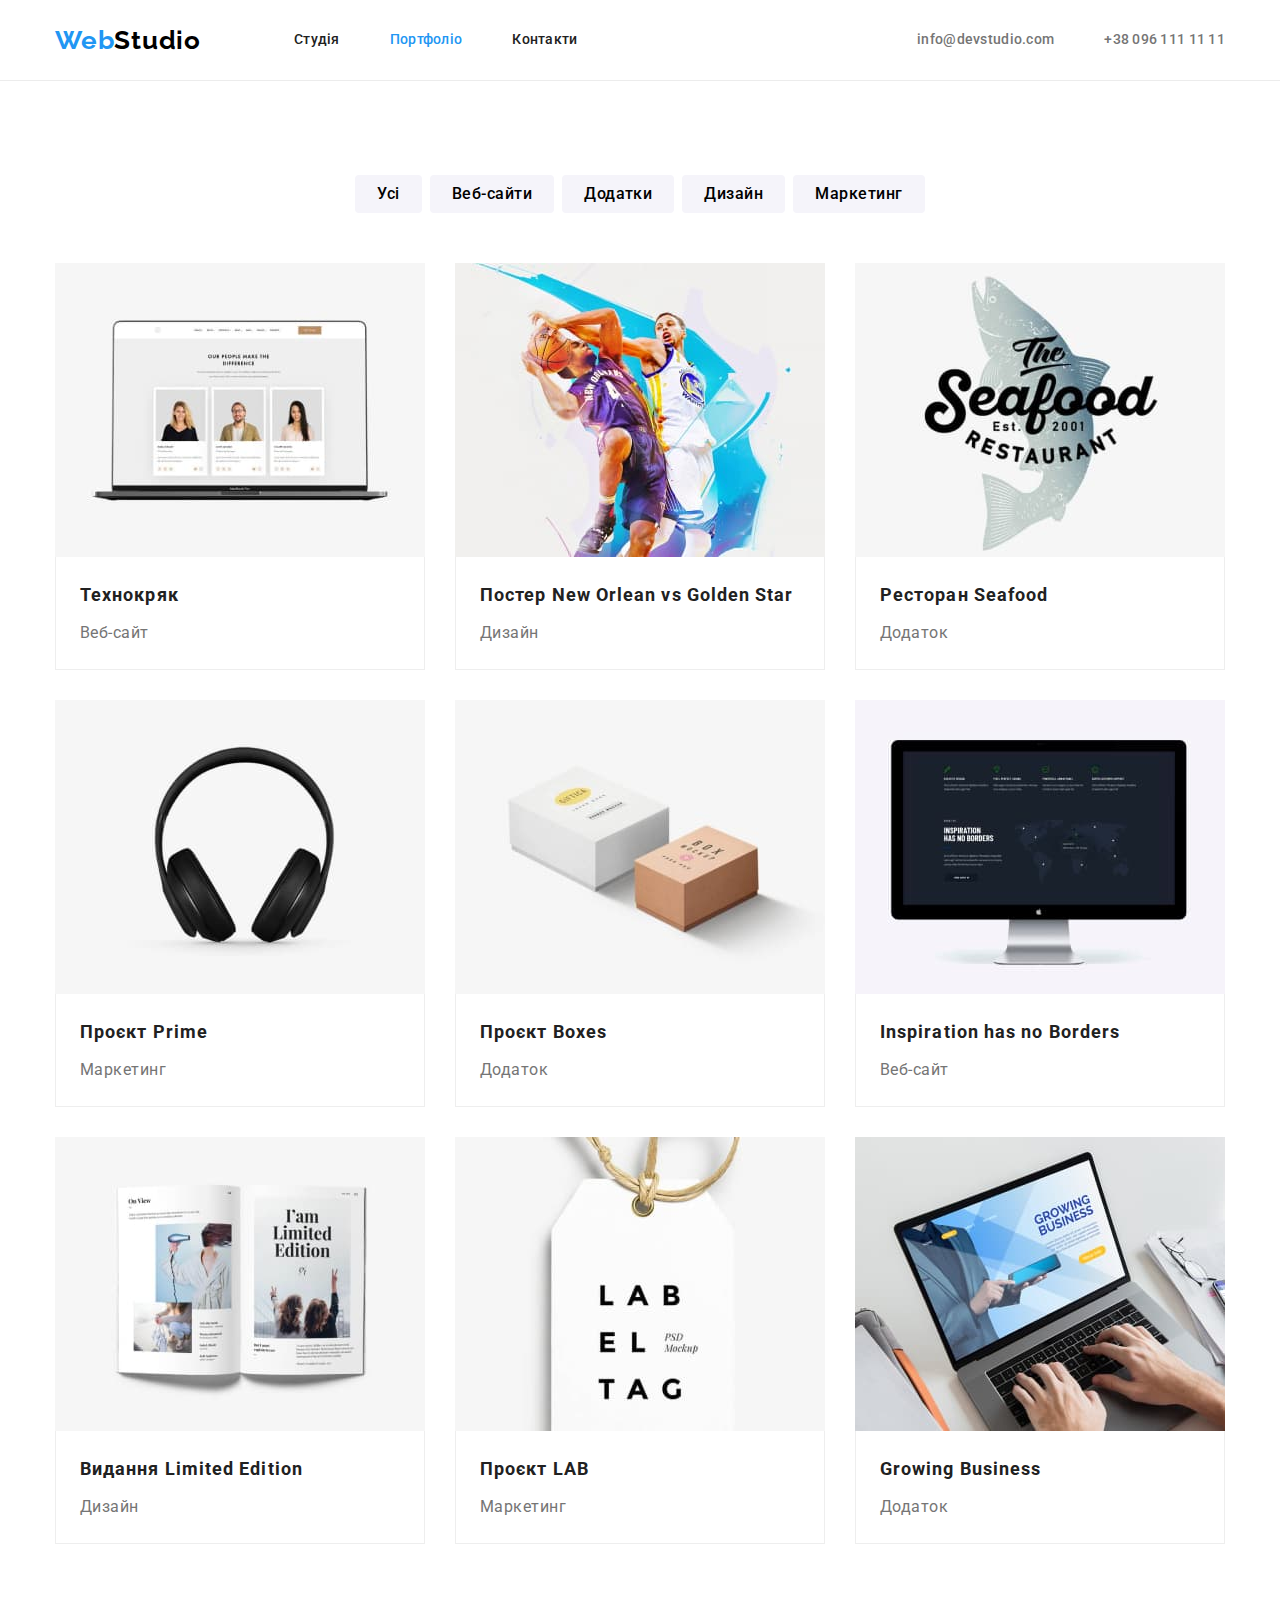
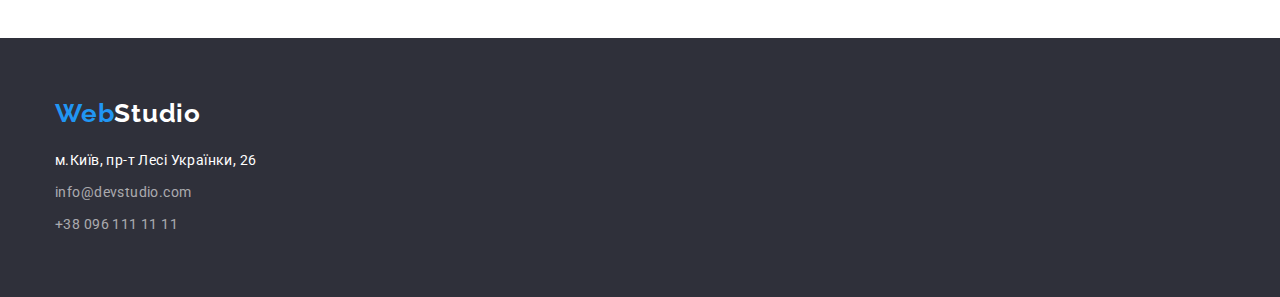
==== commit 458c6007: "correction after mentor" ====
--- a/portfolio.html
+++ b/portfolio.html
@@ -57,16 +57,16 @@
         <div class="container">
           <h1 class="visually-hidden">Наші послуги</h1>
           <ul class="services services-button list">
-            <li><button type="button" class="btn btn1-size">Усі</button></li>
-            <li>
-              <button type="button" class="btn btn2-size">Веб-сайти</button>
-            </li>
-            <li>
-              <button type="button" class="btn btn3-size">Додатки</button>
-            </li>
-            <li><button type="button" class="btn btn4-size">Дизайн</button></li>
-            <li>
-              <button type="button" class="btn btn5-size">Маркетинг</button>
+            <li><button type="button" class="btn btn-size">Усі</button></li>
+            <li>
+              <button type="button" class="btn btn-size">Веб-сайти</button>
+            </li>
+            <li>
+              <button type="button" class="btn btn-size">Додатки</button>
+            </li>
+            <li><button type="button" class="btn btn-size">Дизайн</button></li>
+            <li>
+              <button type="button" class="btn btn-size">Маркетинг</button>
             </li>
           </ul>
           <ul class="models list">
@@ -79,7 +79,7 @@
                 />
               </a>
               <div class="img-title">
-                <h3 class="title">Технокряк</h3>
+                <h2 class="title">Технокряк</h2>
                 <p class="text">Веб-сайт</p>
               </div>
             </li>
@@ -94,7 +94,7 @@
                 />
               </a>
               <div class="img-title">
-                <h3 class="title">Постер New Orlean vs Golden Star</h3>
+                <h2 class="title">Постер New Orlean vs Golden Star</h2>
                 <p class="text">Дизайн</p>
               </div>
             </li>
@@ -108,7 +108,7 @@
                 />
               </a>
               <div class="img-title">
-                <h3 class="title">Ресторан Seafood</h3>
+                <h2 class="title">Ресторан Seafood</h2>
                 <p class="text">Додаток</p>
               </div>
             </li>
@@ -122,7 +122,7 @@
                 />
               </a>
               <div class="img-title">
-                <h3 class="title">Проєкт Prime</h3>
+                <h2 class="title">Проєкт Prime</h2>
                 <p class="text">Маркетинг</p>
               </div>
             </li>
@@ -136,7 +136,7 @@
                 />
               </a>
               <div class="img-title">
-                <h3 class="title">Проєкт Boxes</h3>
+                <h2 class="title">Проєкт Boxes</h2>
                 <p class="text">Додаток</p>
               </div>
             </li>
@@ -150,7 +150,7 @@
                 />
               </a>
               <div class="img-title">
-                <h3 class="title">Inspiration has no Borders</h3>
+                <h2 class="title">Inspiration has no Borders</h2>
                 <p class="text">Веб-сайт</p>
               </div>
             </li>
@@ -160,7 +160,7 @@
                 <img src="./images/book.jpg" alt="Книжка" width="370" />
               </a>
               <div class="img-title">
-                <h3 class="title">Видання Limited Edition</h3>
+                <h2 class="title">Видання Limited Edition</h2>
                 <p class="text">Дизайн</p>
               </div>
             </li>
@@ -170,7 +170,7 @@
                 <img src="./images/lab.jpg" alt="Бірка" width="370" />
               </a>
               <div class="img-title">
-                <h3 class="title">Проєкт LAB</h3>
+                <h2 class="title">Проєкт LAB</h2>
                 <p class="text">Маркетинг</p>
               </div>
             </li>
@@ -180,7 +180,7 @@
                 <img src="./images/laptop.jpg" alt="Ноутбук" width="370" />
               </a>
               <div class="img-title">
-                <h3 class="title">Growing Business</h3>
+                <h2 class="title">Growing Business</h2>
                 <p class="text">Додаток</p>
               </div>
             </li>
@@ -195,7 +195,7 @@
         >
         <address>
           <ul class="info-company list">
-            <li>
+            <li class="info-item">
               <a
                 class="address emphasis"
                 href="https://goo.gl/maps/CPtrU1FHBa2aNyZL9"
@@ -205,7 +205,7 @@
                 м.Київ, пр-т Лесі Українки, 26</a
               >
             </li>
-            <li>
+            <li class="info-item">
               <a class="contact emphasis" href="mailto:info@devstudio.com"
                 >info@devstudio.com</a
               >
--- a/css/styles.css
+++ b/css/styles.css
@@ -46,8 +46,9 @@
 }
 
 .container {
-  width: 1230px;
+  width: 1200px;
   padding: 0 15px;
+  margin: 0 auto;
 }
 /* Header */
 
@@ -67,12 +68,11 @@
   font-size: 26px;
   line-height: 1.19;
   letter-spacing: 0.03em;
+
+  padding: 24px 0;
 }
 
 .main-nav {
-  padding-top: 24px;
-  padding: 25px;
-
   display: flex;
   align-items: center;
 }
@@ -91,6 +91,9 @@
   font-size: 14px;
   line-height: 1.14;
   letter-spacing: 0.02em;
+
+  display: block;
+  padding: 32px 0;
 }
 
 .page-header .link:hover,
@@ -110,6 +113,9 @@
   line-height: 1.14;
   letter-spacing: 0.02em;
   text-decoration: none;
+
+  display: flex;
+  padding: 32px 0;
 }
 
 .page-header .add:hover,
@@ -193,10 +199,11 @@
 .benefits {
   display: flex;
   flex-wrap: wrap;
+  gap: 30px;
 }
 
 .benefits > .item {
-  flex-basis: calc(100% / 4);
+  flex-basis: calc((100% - 30px * 3) / 4);
 }
 
 .benefits .title {
@@ -221,23 +228,29 @@
   background-color: var(--btn-bg-color);
 }
 
+.section .todo {
+  padding-top: 0;
+}
+
 .services {
   display: flex;
   flex-wrap: wrap;
   justify-content: center;
+  gap: 30px;
 }
 
 .services > .item {
-  flex-basis: calc(100% / 3);
+  flex-basis: calc((100% - 30px * 2) / 3);
 }
 
 .team {
   display: flex;
   flex-wrap: wrap;
+  gap: 30px;
 }
 
 .team > .item {
-  flex-basis: calc(100% / 4);
+  flex-basis: calc((100% - 30px * 3) / 4);
 }
 
 .team .title {
@@ -294,8 +307,6 @@
 }
 
 .info-company .address {
-  margin-bottom: 8px;
-
   display: block;
   color: var(--white);
   font-style: normal;
@@ -305,8 +316,6 @@
 }
 
 .info-company .contact {
-  margin-bottom: 8px;
-
   display: block;
   color: rgba(255, 255, 255, 0.6);
   font-style: normal;
@@ -320,11 +329,21 @@
   color: var(--accent-color);
 }
 
+.info-item {
+  margin-bottom: 8px;
+}
+
 /* portfolio */
 
+.services-button {
+  display: flex;
+  flex-wrap: wrap;
+  justify-content: center;
+  gap: 8px;
+  margin-bottom: 50px;
+}
+
 .services-button .btn {
-  margin-bottom: 50px;
-
   background-color: var(--btn-bg-color);
   cursor: pointer;
   font-family: inherit;
@@ -337,28 +356,8 @@
   border: transparent;
 }
 
-.btn:not(last-child) {
-  margin-right: 8px;
-}
-
-.btn1-size {
-  width: 73px;
-}
-
-.btn2-size {
-  width: 125px;
-}
-
-.btn3-size {
-  width: 112px;
-}
-
-.btn4-size {
-  width: 103px;
-}
-
-.btn5-size {
-  width: 130px;
+.btn-size {
+  padding: 6px 22px;
 }
 
 .services .btn:hover,
@@ -370,10 +369,7 @@
 .models {
   display: flex;
   flex-wrap: wrap;
-}
-
-.models > .item {
-  margin-right: 30px;
+  gap: 30px;
 }
 
 .models > .item:nth-child(3n) {
@@ -399,9 +395,7 @@
 }
 
 .img-title {
-  padding: 20px 0;
-}
-
-.models > .item {
+  padding: 20px 24px;
   border: 1px solid #eee;
-}
+  border-top: none;
+}
